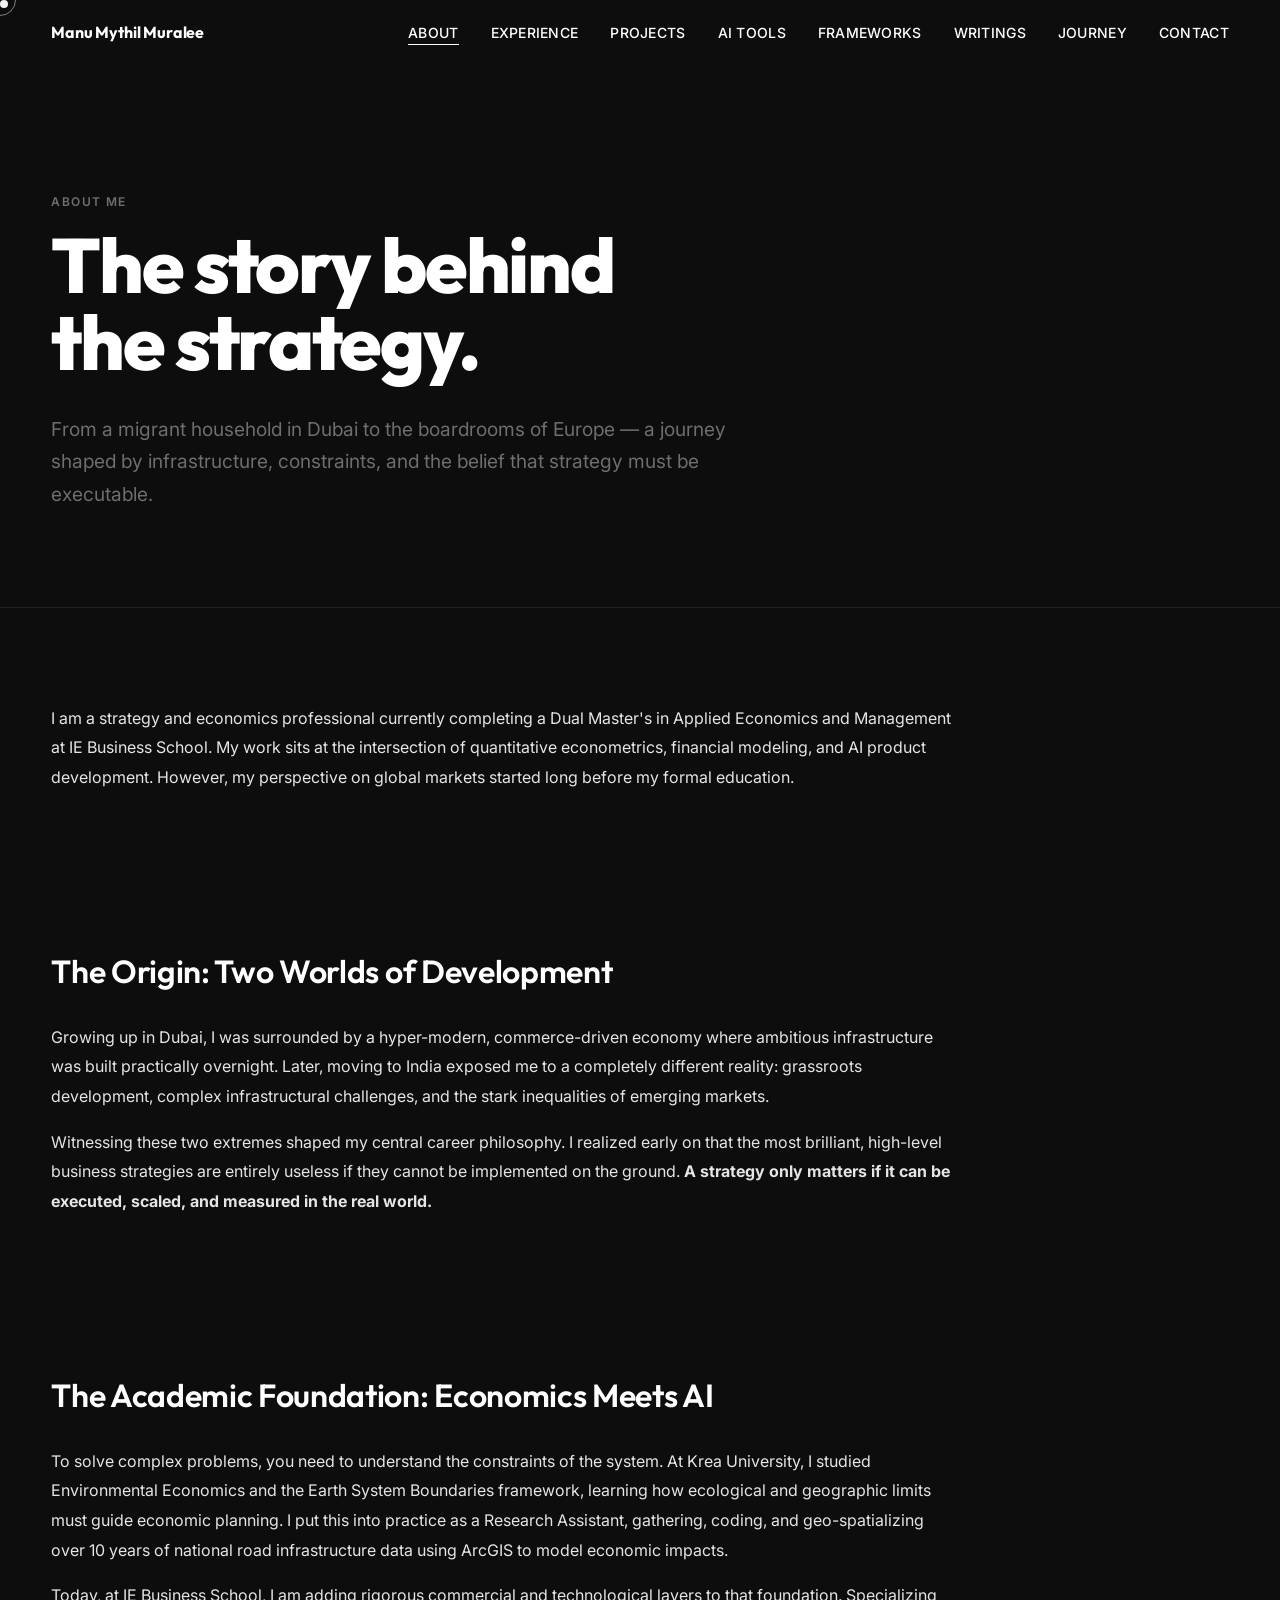
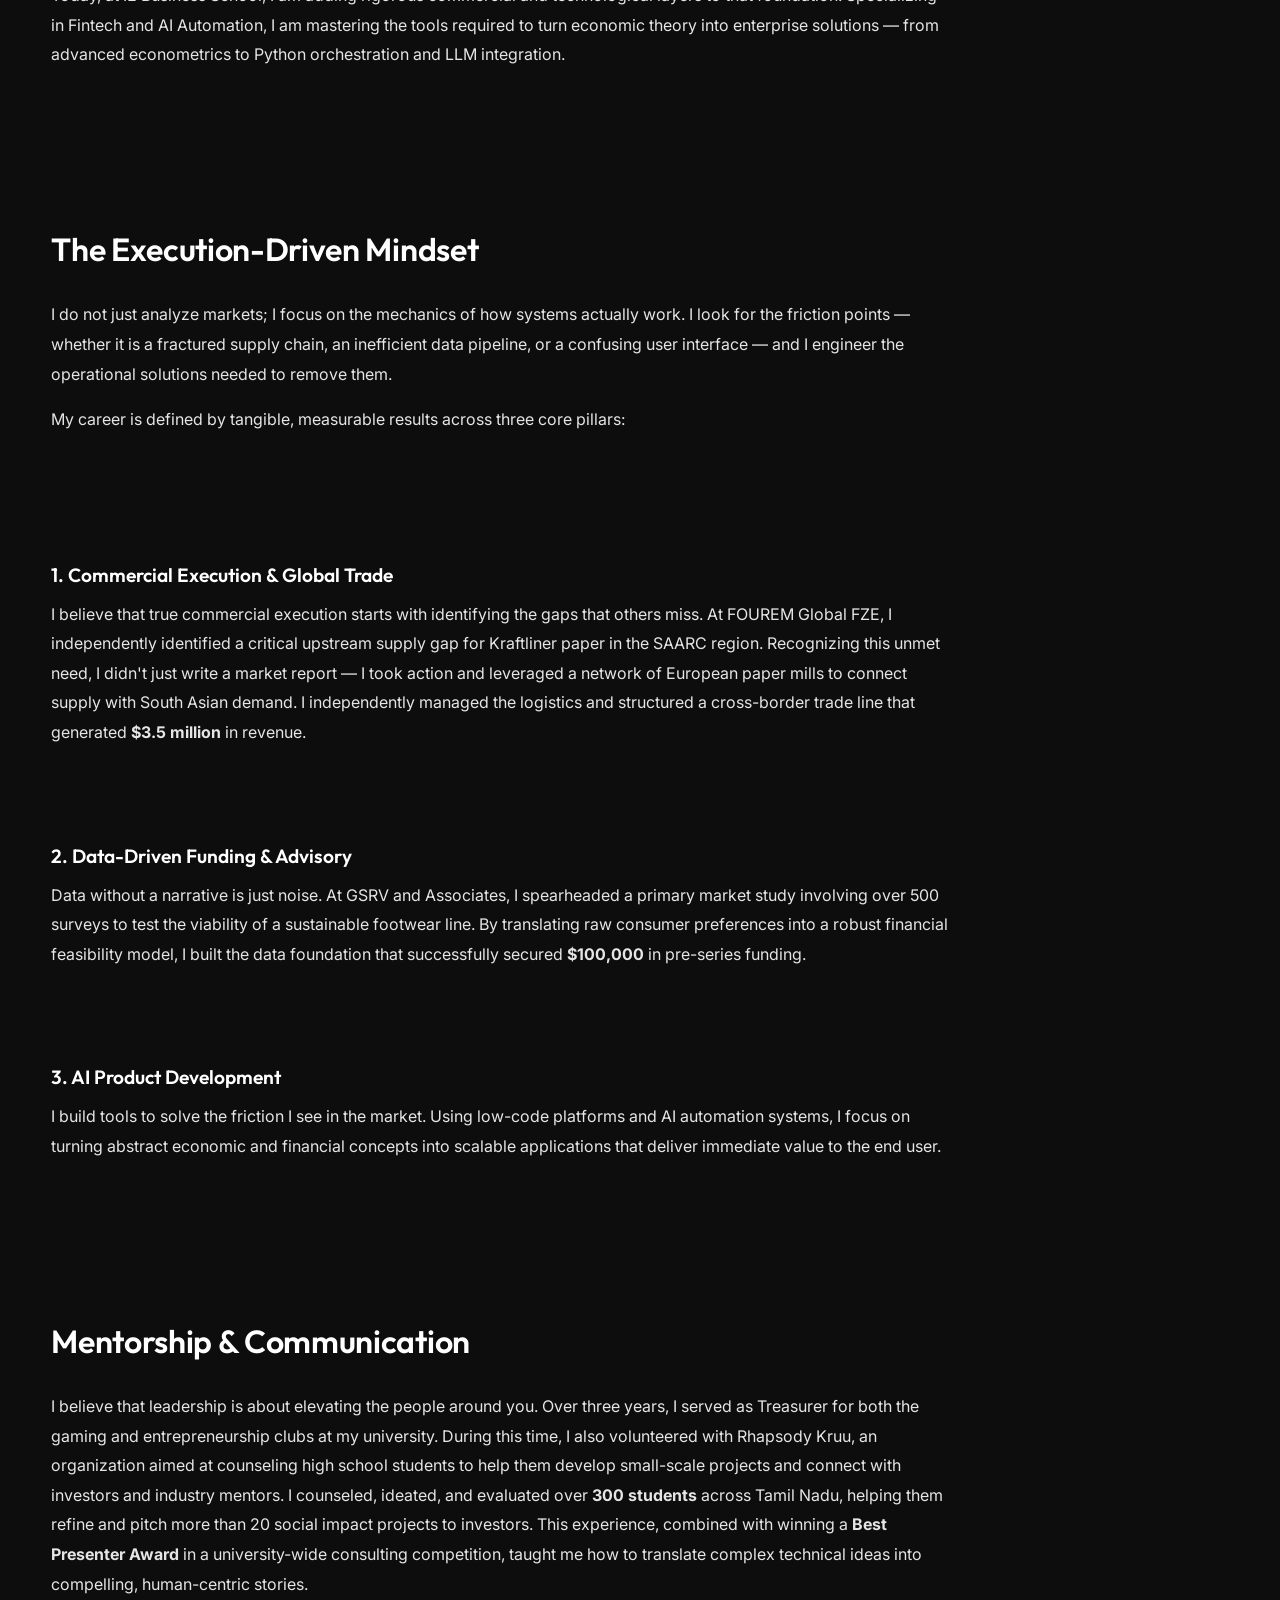
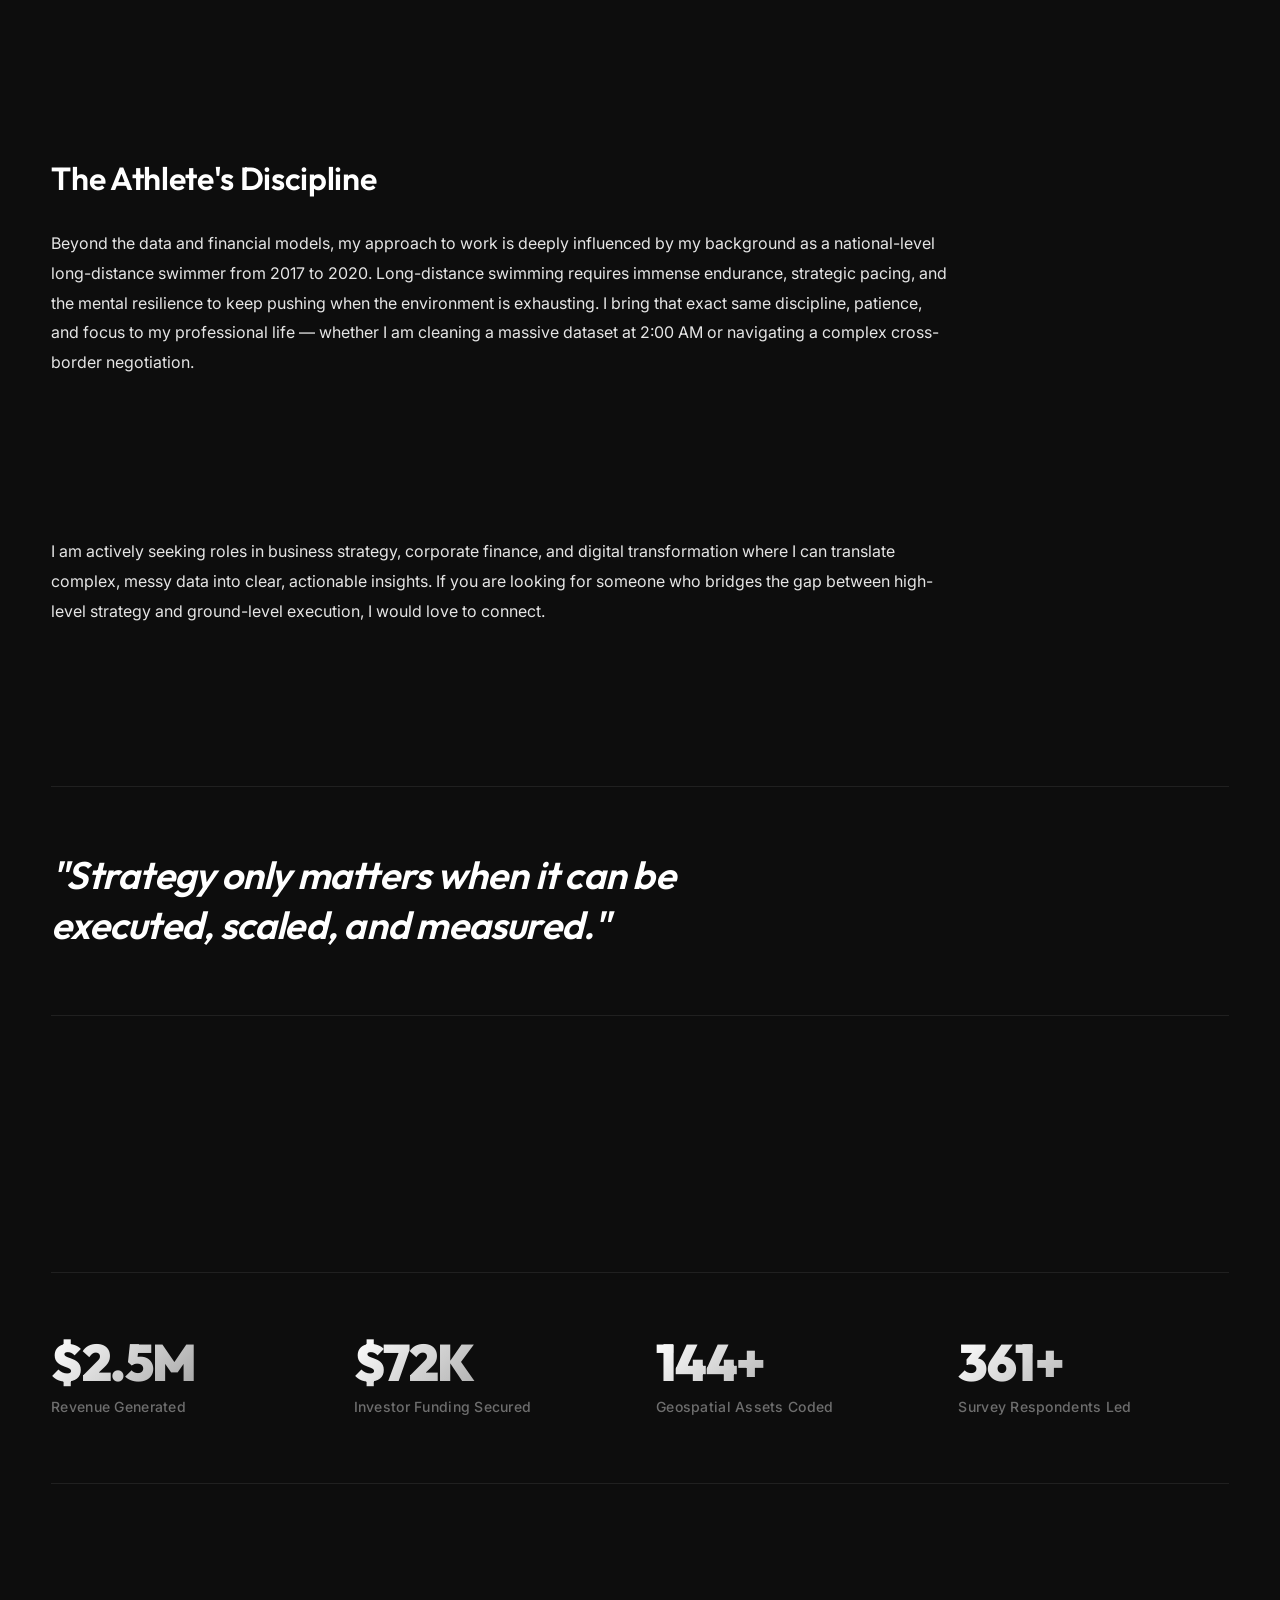
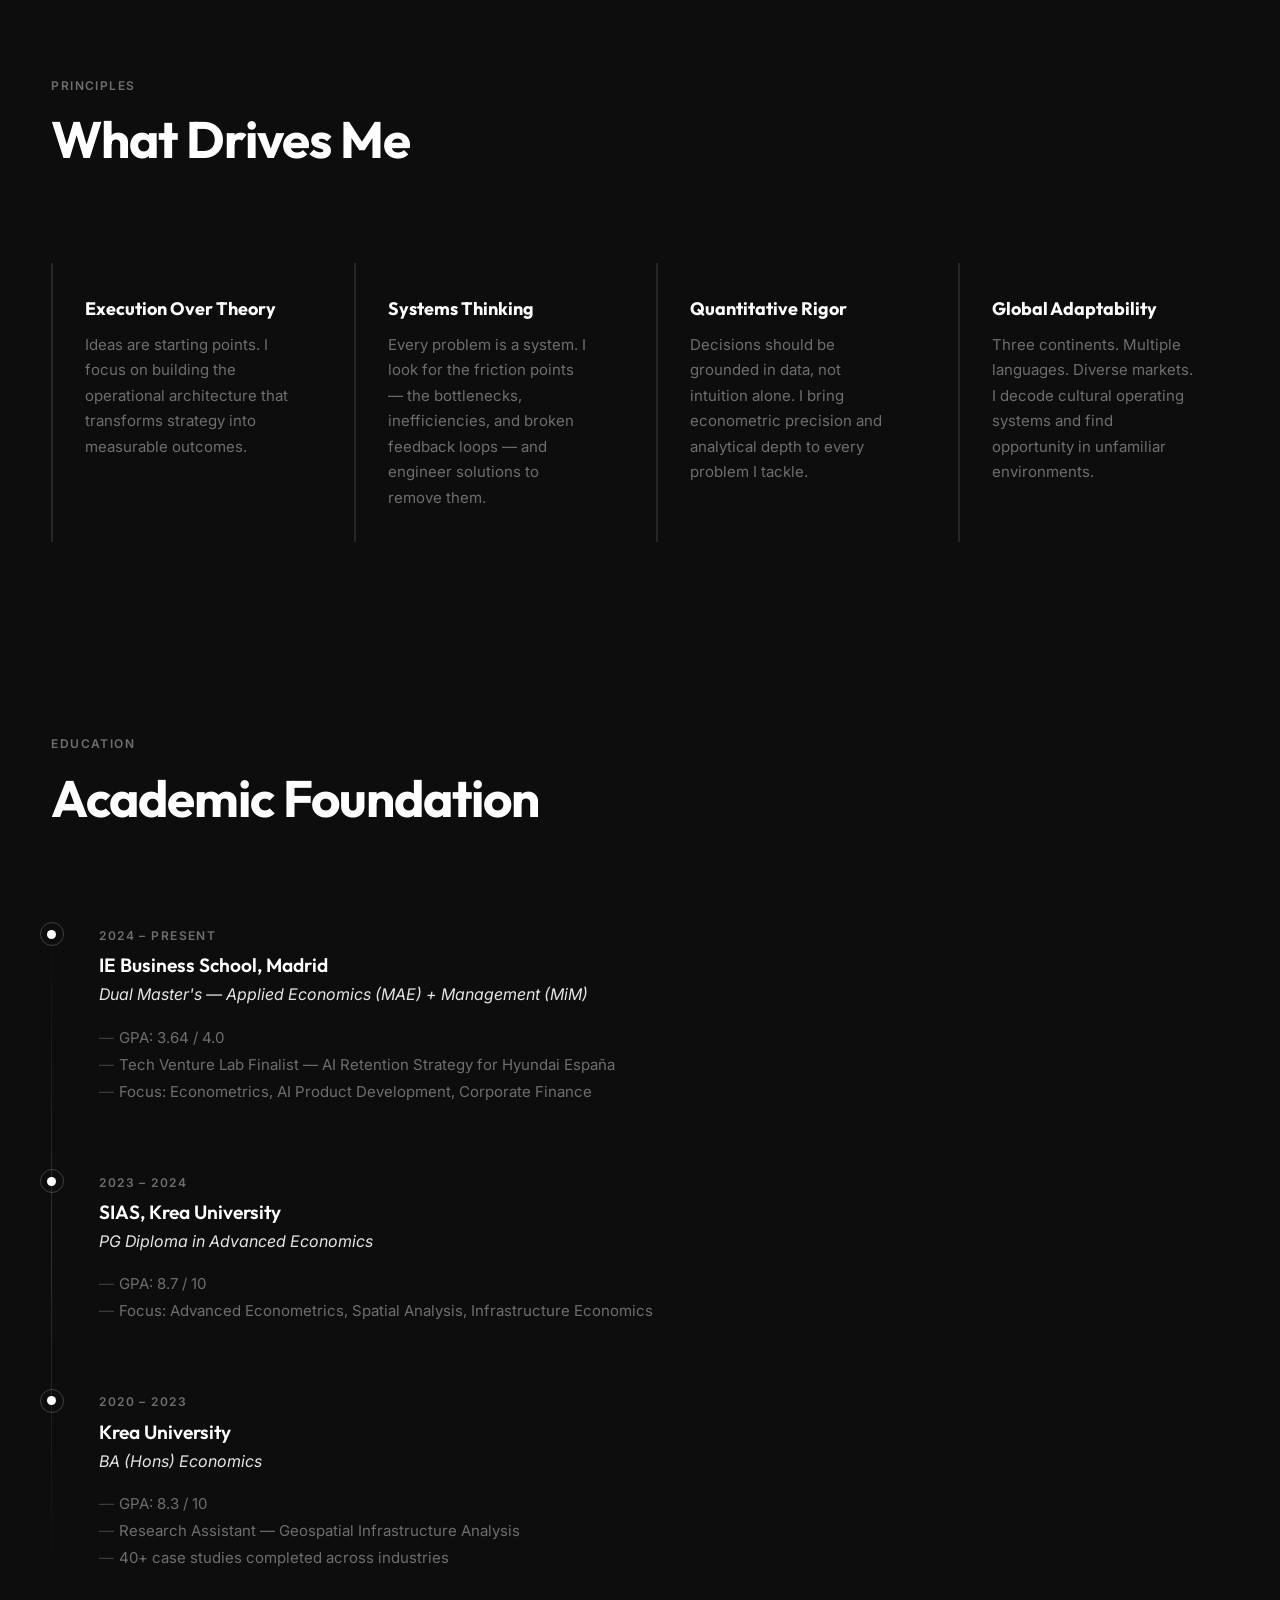
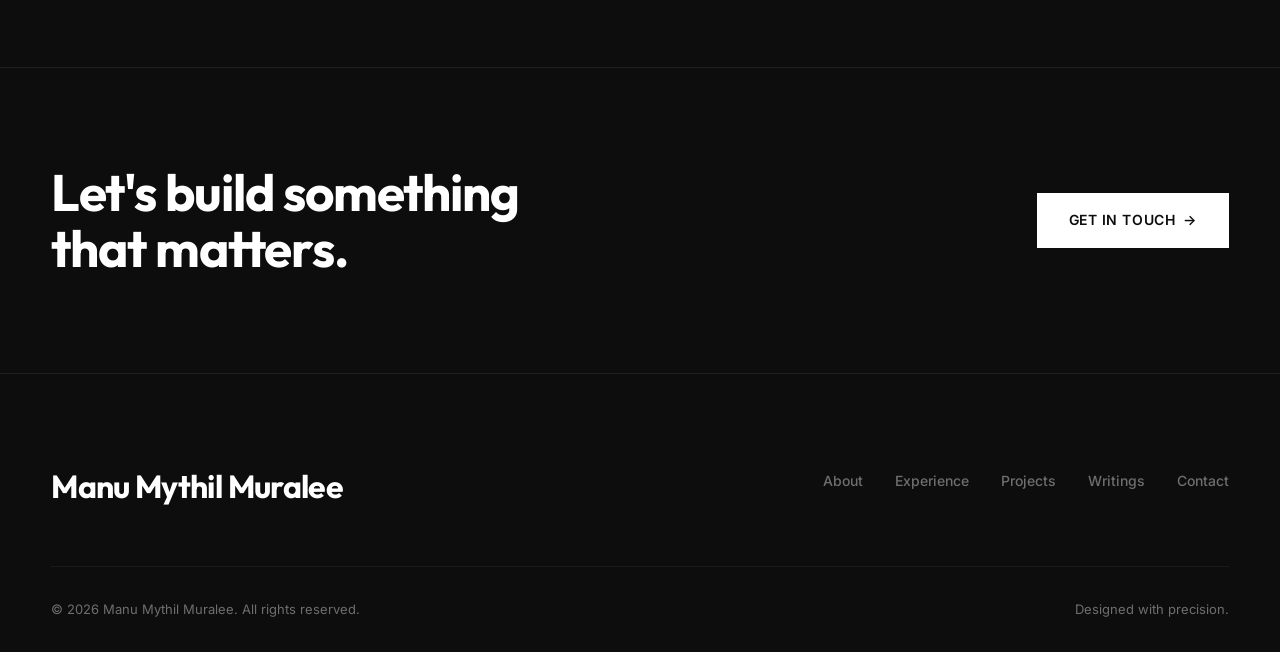
==== about.html @ b01a1de7 "Initial commit: Manu Mythil Muralee portfolio with project links and paper links" ====
<!DOCTYPE html>
<html lang="en">

<head>
    <meta charset="UTF-8">
    <meta name="viewport" content="width=device-width, initial-scale=1.0">
    <title>About — Manu Mythil Muralee</title>
    <meta name="description"
        content="Learn about Manu Mythil Muralee's journey from Dubai to IE Business School — a strategy and economics professional building at the intersection of AI, finance, and global trade.">
    <meta property="og:title" content="About — Manu Mythil Muralee">
    <meta property="og:description"
        content="Strategy, AI & Economics Professional. Dual Master's at IE Business School.">
    <link rel="stylesheet" href="css/style.css">
    <link rel="icon"
        href="data:image/svg+xml,<svg xmlns='http://www.w3.org/2000/svg' viewBox='0 0 100 100'><text y='.9em' font-size='90'>M</text></svg>">
</head>

<body>

    <a href="#main-content" class="skip-link">Skip to main content</a>
    <div class="cursor-dot" aria-hidden="true"></div>
    <div class="cursor-ring" aria-hidden="true"></div>



    <!-- Header -->
    <header class="header" role="banner">
        <div class="container header__inner">
            <a href="index.html" class="header__logo" aria-label="Manu Mythil Muralee - Home">Manu Mythil Muralee</a>
            <nav role="navigation" aria-label="Main navigation">
                <ul class="nav__list">
                    <li><a href="about.html" class="nav__link">About</a></li>
                    <li><a href="experience.html" class="nav__link">Experience</a></li>
                    <li><a href="projects.html" class="nav__link">Projects</a></li>
                    <li><a href="ai-tools.html" class="nav__link">AI Tools</a></li>
                    <li><a href="frameworks.html" class="nav__link">Frameworks</a></li>
                    <li><a href="writings.html" class="nav__link">Writings</a></li>
                    <li><a href="journey.html" class="nav__link">Journey</a></li>
                    <li><a href="contact.html" class="nav__link">Contact</a></li>
                </ul>
            </nav>
            <button class="hamburger" aria-label="Toggle menu" aria-expanded="false">
                <span></span><span></span><span></span>
            </button>
        </div>
    </header>

    <div class="mobile-nav" role="navigation" aria-label="Mobile navigation">
        <a href="about.html" class="mobile-nav__link">About</a>
        <a href="experience.html" class="mobile-nav__link">Experience</a>
        <a href="projects.html" class="mobile-nav__link">Projects</a>
        <a href="ai-tools.html" class="mobile-nav__link">AI Tools</a>
        <a href="frameworks.html" class="mobile-nav__link">Frameworks</a>
        <a href="writings.html" class="mobile-nav__link">Writings</a>
        <a href="journey.html" class="mobile-nav__link">Journey</a>
        <a href="contact.html" class="mobile-nav__link">Contact</a>
    </div>

    <main id="main-content">

        <!-- Page Hero -->
        <section class="page-hero" aria-label="About page header">
            <div class="container">
                <p class="t-label page-hero__label reveal">About Me</p>
                <h1 class="t-h1 page-hero__title reveal">The story behind<br>the strategy.</h1>
                <p class="t-body-lg page-hero__text reveal" style="color: var(--mid);">
                    From a migrant household in Dubai to the boardrooms of Europe — a journey shaped by
                    infrastructure, constraints, and the belief that strategy must be executable.
                </p>
            </div>
        </section>

        <div class="divider" style="margin: 0;"></div>

        <!-- About Content -->
        <section class="section" aria-label="Full biography">
            <div class="container">
                <div class="about-content">

                    <div class="reveal">
                        <p class="t-body-lg">
                            I am a strategy and economics professional currently completing a Dual Master's in Applied
                            Economics and Management at IE Business School. My work sits at the intersection of
                            quantitative econometrics, financial modeling, and AI product development. However, my
                            perspective on global markets started long before my formal education.
                        </p>
                    </div>

                    <div class="reveal" style="margin-top: var(--sp-xl);">
                        <h2 class="t-h3" style="margin-bottom: var(--sp-md);">The Origin: Two Worlds of Development</h2>
                        <p class="t-body">
                            Growing up in Dubai, I was surrounded by a hyper-modern, commerce-driven economy where
                            ambitious infrastructure was built practically overnight. Later, moving to India exposed me
                            to a completely different reality: grassroots development, complex infrastructural
                            challenges,
                            and the stark inequalities of emerging markets.
                        </p>
                        <p class="t-body" style="margin-top: 1rem;">
                            Witnessing these two extremes shaped my central career philosophy. I realized early on that
                            the most brilliant, high-level business strategies are entirely useless if they cannot be
                            implemented on the ground. <strong>A strategy only matters if it can be executed, scaled,
                                and measured in the real world.</strong>
                        </p>
                    </div>

                    <div class="reveal" style="margin-top: var(--sp-xl);">
                        <h2 class="t-h3" style="margin-bottom: var(--sp-md);">The Academic Foundation: Economics Meets
                            AI</h2>
                        <p class="t-body">
                            To solve complex problems, you need to understand the constraints of the system. At Krea
                            University, I studied Environmental Economics and the Earth System Boundaries framework,
                            learning how ecological and geographic limits must guide economic planning. I put this into
                            practice as a Research Assistant, gathering, coding, and geo-spatializing over 10 years of
                            national road infrastructure data using ArcGIS to model economic impacts.
                        </p>
                        <p class="t-body" style="margin-top: 1rem;">
                            Today, at IE Business School, I am adding rigorous commercial and technological layers to
                            that foundation. Specializing in Fintech and AI Automation, I am mastering the tools
                            required to turn economic theory into enterprise solutions — from advanced econometrics to
                            Python orchestration and LLM integration.
                        </p>
                    </div>

                    <div class="reveal" style="margin-top: var(--sp-xl);">
                        <h2 class="t-h3" style="margin-bottom: var(--sp-md);">The Execution-Driven Mindset</h2>
                        <p class="t-body">
                            I do not just analyze markets; I focus on the mechanics of how systems actually work. I look
                            for the friction points — whether it is a fractured supply chain, an inefficient data
                            pipeline,
                            or a confusing user interface — and I engineer the operational solutions needed to remove
                            them.
                        </p>
                        <p class="t-body" style="margin-top: 1rem;">
                            My career is defined by tangible, measurable results across three core pillars:
                        </p>
                    </div>

                    <div class="reveal" style="margin-top: var(--sp-lg);">
                        <h3 class="t-h4" style="margin-bottom: 0.75rem;">1. Commercial Execution &amp; Global Trade</h3>
                        <p class="t-body">
                            I believe that true commercial execution starts with identifying the gaps that others miss.
                            At FOUREM Global FZE, I independently identified a critical upstream supply gap for
                            Kraftliner paper in the SAARC region. Recognizing this unmet need, I didn't just write a
                            market report — I took action and leveraged a network of European paper mills to connect
                            supply with South Asian demand. I independently managed the logistics and structured a
                            cross-border trade line that generated <strong>$3.5 million</strong> in revenue.
                        </p>
                    </div>

                    <div class="reveal" style="margin-top: var(--sp-md);">
                        <h3 class="t-h4" style="margin-bottom: 0.75rem;">2. Data-Driven Funding &amp; Advisory</h3>
                        <p class="t-body">
                            Data without a narrative is just noise. At GSRV and Associates, I spearheaded a primary
                            market study involving over 500 surveys to test the viability of a sustainable footwear
                            line.
                            By translating raw consumer preferences into a robust financial feasibility model, I built
                            the data foundation that successfully secured <strong>$100,000</strong> in pre-series
                            funding.
                        </p>
                    </div>

                    <div class="reveal" style="margin-top: var(--sp-md);">
                        <h3 class="t-h4" style="margin-bottom: 0.75rem;">3. AI Product Development</h3>
                        <p class="t-body">
                            I build tools to solve the friction I see in the market. Using low-code platforms and AI
                            automation systems, I focus on turning abstract economic and financial concepts into
                            scalable
                            applications that deliver immediate value to the end user.
                        </p>
                    </div>

                    <div class="reveal" style="margin-top: var(--sp-xl);">
                        <h2 class="t-h3" style="margin-bottom: var(--sp-md);">Mentorship &amp; Communication</h2>
                        <p class="t-body">
                            I believe that leadership is about elevating the people around you. Over three years, I
                            served
                            as Treasurer for both the gaming and entrepreneurship clubs at my university. During this
                            time,
                            I also volunteered with Rhapsody Kruu, an organization aimed at counseling high school
                            students
                            to help them develop small-scale projects and connect with investors and industry mentors.
                            I counseled, ideated, and evaluated over <strong>300 students</strong> across Tamil Nadu,
                            helping them refine and pitch more than 20 social impact projects to investors. This
                            experience,
                            combined with winning a <strong>Best Presenter Award</strong> in a university-wide
                            consulting
                            competition, taught me how to translate complex technical ideas into compelling,
                            human-centric
                            stories.
                        </p>
                    </div>

                    <div class="reveal" style="margin-top: var(--sp-xl);">
                        <h2 class="t-h3" style="margin-bottom: var(--sp-md);">The Athlete's Discipline</h2>
                        <p class="t-body">
                            Beyond the data and financial models, my approach to work is deeply influenced by my
                            background
                            as a national-level long-distance swimmer from 2017 to 2020. Long-distance swimming requires
                            immense endurance, strategic pacing, and the mental resilience to keep pushing when the
                            environment is exhausting. I bring that exact same discipline, patience, and focus to my
                            professional life — whether I am cleaning a massive dataset at 2:00 AM or navigating a
                            complex
                            cross-border negotiation.
                        </p>
                    </div>

                    <div class="reveal" style="margin-top: var(--sp-xl);">
                        <p class="t-body-lg" style="color: var(--light);">
                            I am actively seeking roles in business strategy, corporate finance, and digital
                            transformation
                            where I can translate complex, messy data into clear, actionable insights. If you are
                            looking
                            for someone who bridges the gap between high-level strategy and ground-level execution, I
                            would
                            love to connect.
                        </p>
                    </div>

                </div>
            </div>
        </section>

        <!-- Philosophy Quote -->
        <section class="section" style="padding-top: 0;" aria-label="Philosophy">
            <div class="container">
                <div class="quote-block reveal">
                    <p class="quote-block__text">
                        "Strategy only matters when it can be<br>
                        executed, scaled, and measured."
                    </p>
                </div>
            </div>
        </section>

        <!-- Stats -->
        <section class="section" aria-label="Key achievements">
            <div class="container">
                <div class="stats reveal stagger-children">
                    <div class="stat">
                        <div class="stat__number" data-count="3.5" data-prefix="$" data-suffix="M" data-decimals="1">$0M
                        </div>
                        <div class="stat__label">Revenue Generated</div>
                    </div>
                    <div class="stat">
                        <div class="stat__number" data-count="100" data-prefix="$" data-suffix="K" data-decimals="0">$0K
                        </div>
                        <div class="stat__label">Investor Funding Secured</div>
                    </div>
                    <div class="stat">
                        <div class="stat__number" data-count="200" data-prefix="" data-suffix="+" data-decimals="0">0+
                        </div>
                        <div class="stat__label">Geospatial Assets Coded</div>
                    </div>
                    <div class="stat">
                        <div class="stat__number" data-count="500" data-prefix="" data-suffix="+" data-decimals="0">0+
                        </div>
                        <div class="stat__label">Survey Respondents Led</div>
                    </div>
                </div>
            </div>
        </section>

        <!-- Values -->
        <section class="section" aria-label="Core values">
            <div class="container">
                <div class="section-header reveal">
                    <p class="t-label section-header__label">Principles</p>
                    <h2 class="t-h2 section-header__title">What Drives Me</h2>
                </div>
                <div class="values-grid reveal stagger-children">
                    <div class="value-card">
                        <h3 class="value-card__title">Execution Over Theory</h3>
                        <p class="value-card__text">Ideas are starting points. I focus on building the operational
                            architecture that transforms strategy into measurable outcomes.</p>
                    </div>
                    <div class="value-card">
                        <h3 class="value-card__title">Systems Thinking</h3>
                        <p class="value-card__text">Every problem is a system. I look for the friction points — the
                            bottlenecks, inefficiencies, and broken feedback loops — and engineer solutions to remove
                            them.</p>
                    </div>
                    <div class="value-card">
                        <h3 class="value-card__title">Quantitative Rigor</h3>
                        <p class="value-card__text">Decisions should be grounded in data, not intuition alone. I bring
                            econometric precision and analytical depth to every problem I tackle.</p>
                    </div>
                    <div class="value-card">
                        <h3 class="value-card__title">Global Adaptability</h3>
                        <p class="value-card__text">Three continents. Multiple languages. Diverse markets. I decode
                            cultural operating systems and find opportunity in unfamiliar environments.</p>
                    </div>
                </div>
            </div>
        </section>

        <!-- Education -->
        <section class="section" aria-label="Education">
            <div class="container">
                <div class="section-header reveal">
                    <p class="t-label section-header__label">Education</p>
                    <h2 class="t-h2 section-header__title">Academic Foundation</h2>
                </div>
                <div class="timeline reveal">
                    <div class="timeline__item">
                        <div class="timeline__dot"></div>
                        <p class="t-label timeline__date">2024 – Present</p>
                        <h3 class="t-h4 timeline__title">IE Business School, Madrid</h3>
                        <p class="timeline__role">Dual Master's — Applied Economics (MAE) + Management (MiM)</p>
                        <ul class="timeline__details">
                            <li>GPA: 3.64 / 4.0</li>
                            <li>Tech Venture Lab Finalist — AI Retention Strategy for Hyundai España</li>
                            <li>Focus: Econometrics, AI Product Development, Corporate Finance</li>
                        </ul>
                    </div>
                    <div class="timeline__item">
                        <div class="timeline__dot"></div>
                        <p class="t-label timeline__date">2023 – 2024</p>
                        <h3 class="t-h4 timeline__title">SIAS, Krea University</h3>
                        <p class="timeline__role">PG Diploma in Advanced Economics</p>
                        <ul class="timeline__details">
                            <li>GPA: 8.7 / 10</li>
                            <li>Focus: Advanced Econometrics, Spatial Analysis, Infrastructure Economics</li>
                        </ul>
                    </div>
                    <div class="timeline__item">
                        <div class="timeline__dot"></div>
                        <p class="t-label timeline__date">2020 – 2023</p>
                        <h3 class="t-h4 timeline__title">Krea University</h3>
                        <p class="timeline__role">BA (Hons) Economics</p>
                        <ul class="timeline__details">
                            <li>GPA: 8.3 / 10</li>
                            <li>Research Assistant — Geospatial Infrastructure Analysis</li>
                            <li>40+ case studies completed across industries</li>
                        </ul>
                    </div>
                </div>
            </div>
        </section>

        <!-- CTA -->
        <section class="section" style="border-top: 1px solid rgba(255,255,255,0.08);" aria-label="Call to action">
            <div class="container">
                <div class="reveal"
                    style="display: flex; justify-content: space-between; align-items: center; flex-wrap: wrap; gap: 2rem;">
                    <h2 class="t-h2" style="max-width: 500px;">Let's build something<br>that matters.</h2>
                    <a href="contact.html" class="btn btn--primary" id="about-cta-contact">
                        Get in touch <span class="btn__arrow">→</span>
                    </a>
                </div>
            </div>
        </section>

    </main>

    <!-- Footer -->
    <footer class="footer" role="contentinfo">
        <div class="container">
            <div class="footer__inner">
                <div class="footer__logo">Manu Mythil Muralee</div>
                <div class="footer__links">
                    <a href="about.html" class="footer__link">About</a>
                    <a href="experience.html" class="footer__link">Experience</a>
                    <a href="projects.html" class="footer__link">Projects</a>
                    <a href="writings.html" class="footer__link">Writings</a>
                    <a href="contact.html" class="footer__link">Contact</a>
                </div>
            </div>
            <div class="footer__bottom">
                <p class="footer__copyright">&copy; 2026 Manu Mythil Muralee. All rights reserved.</p>
                <p class="footer__copyright">Designed with precision.</p>
            </div>
        </div>
    </footer>

    <script src="js/main.js"></script>
</body>

</html>
---- css/style.css ----
/* ================================================
   MANU MYTHIL MURALEE — PORTFOLIO
   Ollef® Webflow-inspired design system
   ================================================ */

/* ---------- GOOGLE FONTS ---------- */
@import url('https://fonts.googleapis.com/css2?family=Inter:wght@300;400;500;600;700;800;900&family=Outfit:wght@300;400;500;600;700;800;900&display=swap');

/* ---------- CSS CUSTOM PROPERTIES ---------- */
:root {
  /* Ollef® palette */
  --black: #0d0d0d;
  --dark: #252525;
  --mid: #6e6e6e;
  --light: #e5e5e5;
  --white: #ffffff;

  /* Typography */
  --font-heading: 'Outfit', sans-serif;
  --font-body: 'Inter', sans-serif;

  /* Spacing scale */
  --sp-xs: 0.5rem;
  --sp-sm: 1rem;
  --sp-md: 2rem;
  --sp-lg: 4rem;
  --sp-xl: 6rem;
  --sp-2xl: 10rem;

  /* Transitions */
  --ease-out: cubic-bezier(0.16, 1, 0.3, 1);
  --ease-in-out: cubic-bezier(0.76, 0, 0.24, 1);
  --duration: 0.6s;

  /* Layout */
  --max-width: 1400px;
  --gutter: clamp(1.5rem, 4vw, 4rem);
}

/* ---------- RESET ---------- */
*,
*::before,
*::after {
  margin: 0;
  padding: 0;
  box-sizing: border-box;
}

html {
  font-size: 16px;
  scroll-behavior: smooth;
  -webkit-font-smoothing: antialiased;
  -moz-osx-font-smoothing: grayscale;
}

body {
  font-family: var(--font-body);
  font-weight: 400;
  line-height: 1.6;
  color: var(--white);
  background-color: var(--black);
  overflow-x: hidden;
}

img {
  max-width: 100%;
  display: block;
}

a {
  color: inherit;
  text-decoration: none;
}

ul,
ol {
  list-style: none;
}

button {
  border: none;
  background: none;
  cursor: pointer;
  font-family: inherit;
  color: inherit;
}

/* ---------- ACCESSIBILITY ---------- */
:focus-visible {
  outline: 2px solid var(--white);
  outline-offset: 4px;
}

.sr-only {
  position: absolute;
  width: 1px;
  height: 1px;
  padding: 0;
  margin: -1px;
  overflow: hidden;
  clip: rect(0, 0, 0, 0);
  border: 0;
}

/* Skip link */
.skip-link {
  position: absolute;
  top: -100%;
  left: var(--gutter);
  z-index: 10000;
  padding: 0.75rem 1.5rem;
  background: var(--white);
  color: var(--black);
  font-weight: 600;
  border-radius: 0 0 6px 6px;
  transition: top 0.3s var(--ease-out);
}

.skip-link:focus {
  top: 0;
}

/* ---------- LAYOUT ---------- */
.container {
  width: 100%;
  max-width: var(--max-width);
  margin: 0 auto;
  padding: 0 var(--gutter);
}

.section {
  padding: var(--sp-xl) 0;
}

.section--hero {
  padding: 0;
  min-height: 100vh;
  display: flex;
  align-items: center;
}

/* ---------- HEADER / NAVIGATION ---------- */
.header {
  position: fixed;
  top: 0;
  left: 0;
  right: 0;
  z-index: 1000;
  padding: 1.25rem 0;
  transition: background var(--duration) var(--ease-out),
    backdrop-filter var(--duration) var(--ease-out);
}

.header.scrolled {
  background: rgba(13, 13, 13, 0.85);
  backdrop-filter: blur(20px);
  -webkit-backdrop-filter: blur(20px);
}

.header__inner {
  display: flex;
  align-items: center;
  justify-content: space-between;
}

.header__logo {
  font-family: var(--font-heading);
  font-weight: 700;
  font-size: 1rem;
  letter-spacing: -0.01em;
  position: relative;
  white-space: nowrap;
}

.nav__list {
  display: flex;
  align-items: center;
  gap: 2rem;
}

.nav__link {
  font-size: 0.875rem;
  font-weight: 500;
  letter-spacing: 0.02em;
  text-transform: uppercase;
  position: relative;
  padding: 0.25rem 0;
  transition: color 0.3s var(--ease-out);
}

.nav__link::after {
  content: '';
  position: absolute;
  bottom: 0;
  left: 0;
  width: 0;
  height: 1px;
  background: var(--white);
  transition: width 0.4s var(--ease-out);
}

.nav__link:hover::after,
.nav__link.active::after {
  width: 100%;
}

.nav__link:hover {
  color: var(--light);
}

/* Hamburger */
.hamburger {
  display: none;
  flex-direction: column;
  gap: 5px;
  width: 28px;
  cursor: pointer;
  z-index: 1001;
}

.hamburger span {
  display: block;
  width: 100%;
  height: 2px;
  background: var(--white);
  transition: transform 0.4s var(--ease-out), opacity 0.3s;
}

.hamburger.open span:nth-child(1) {
  transform: translateY(7px) rotate(45deg);
}

.hamburger.open span:nth-child(2) {
  opacity: 0;
}

.hamburger.open span:nth-child(3) {
  transform: translateY(-7px) rotate(-45deg);
}

/* Mobile nav overlay */
.mobile-nav {
  display: none;
  position: fixed;
  inset: 0;
  background: var(--black);
  z-index: 999;
  flex-direction: column;
  align-items: center;
  justify-content: center;
  gap: 2rem;
  opacity: 0;
  pointer-events: none;
  transition: opacity 0.5s var(--ease-out);
}

.mobile-nav.open {
  opacity: 1;
  pointer-events: auto;
}

.mobile-nav__link {
  font-family: var(--font-heading);
  font-size: clamp(2rem, 5vw, 3.5rem);
  font-weight: 700;
  text-transform: uppercase;
  letter-spacing: -0.02em;
  transform: translateY(20px);
  opacity: 0;
  transition: transform 0.5s var(--ease-out), opacity 0.5s var(--ease-out);
}

.mobile-nav.open .mobile-nav__link {
  transform: translateY(0);
  opacity: 1;
}

.mobile-nav.open .mobile-nav__link:nth-child(1) {
  transition-delay: 0.1s;
}

.mobile-nav.open .mobile-nav__link:nth-child(2) {
  transition-delay: 0.15s;
}

.mobile-nav.open .mobile-nav__link:nth-child(3) {
  transition-delay: 0.2s;
}

.mobile-nav.open .mobile-nav__link:nth-child(4) {
  transition-delay: 0.25s;
}

.mobile-nav.open .mobile-nav__link:nth-child(5) {
  transition-delay: 0.3s;
}

.mobile-nav.open .mobile-nav__link:nth-child(6) {
  transition-delay: 0.35s;
}

.mobile-nav.open .mobile-nav__link:nth-child(7) {
  transition-delay: 0.4s;
}

.mobile-nav.open .mobile-nav__link:nth-child(8) {
  transition-delay: 0.45s;
}

.mobile-nav.open .mobile-nav__link:nth-child(9) {
  transition-delay: 0.5s;
}

/* ---------- TYPOGRAPHY ---------- */
.t-display {
  font-family: var(--font-heading);
  font-weight: 900;
  font-size: clamp(3rem, 8vw, 8rem);
  line-height: 0.95;
  letter-spacing: -0.04em;
  text-transform: uppercase;
}

.t-h1 {
  font-family: var(--font-heading);
  font-weight: 800;
  font-size: clamp(2.5rem, 6vw, 6rem);
  line-height: 1;
  letter-spacing: -0.03em;
}

.t-h2 {
  font-family: var(--font-heading);
  font-weight: 700;
  font-size: clamp(2rem, 4vw, 4rem);
  line-height: 1.1;
  letter-spacing: -0.02em;
}

.t-h3 {
  font-family: var(--font-heading);
  font-weight: 600;
  font-size: clamp(1.5rem, 2.5vw, 2.5rem);
  line-height: 1.2;
  letter-spacing: -0.01em;
}

.t-h4 {
  font-family: var(--font-heading);
  font-weight: 600;
  font-size: clamp(1.125rem, 1.5vw, 1.5rem);
  line-height: 1.3;
}

.t-body {
  font-size: 1.0625rem;
  line-height: 1.75;
  color: var(--light);
}

.t-body-lg {
  font-size: clamp(1.125rem, 1.5vw, 1.375rem);
  line-height: 1.7;
  color: var(--light);
}

.t-caption {
  font-size: 0.8125rem;
  font-weight: 500;
  letter-spacing: 0.08em;
  text-transform: uppercase;
  color: var(--mid);
}

.t-label {
  font-size: 0.75rem;
  font-weight: 600;
  letter-spacing: 0.12em;
  text-transform: uppercase;
  color: var(--mid);
}

/* ---------- BUTTONS ---------- */
.btn {
  display: inline-flex;
  align-items: center;
  gap: 0.5rem;
  padding: 1rem 2rem;
  font-family: var(--font-body);
  font-size: 0.875rem;
  font-weight: 600;
  letter-spacing: 0.04em;
  text-transform: uppercase;
  border-radius: 0;
  transition: all 0.4s var(--ease-out);
  position: relative;
  overflow: hidden;
}

.btn--primary {
  background: var(--white);
  color: var(--black);
}

.btn--primary:hover {
  background: var(--light);
  transform: translateY(-2px);
}

.btn--outline {
  background: transparent;
  color: var(--white);
  border: 1px solid rgba(255, 255, 255, 0.3);
}

.btn--outline:hover {
  border-color: var(--white);
  background: rgba(255, 255, 255, 0.05);
  transform: translateY(-2px);
}

.btn__arrow {
  display: inline-block;
  transition: transform 0.3s var(--ease-out);
}

.btn:hover .btn__arrow {
  transform: translateX(4px);
}

/* ---------- DIVIDER ---------- */
.divider {
  width: 100%;
  height: 1px;
  background: rgba(255, 255, 255, 0.08);
  margin: var(--sp-lg) 0;
}

/* ---------- HERO SECTION ---------- */
.hero {
  position: relative;
  min-height: 100vh;
  display: flex;
  align-items: flex-end;
  padding-bottom: var(--sp-xl);
  overflow: hidden;
}

.hero__bg {
  position: absolute;
  inset: 0;
  background: var(--black);
  z-index: 0;
}

.hero__gradient {
  position: absolute;
  top: -20%;
  right: -10%;
  width: 60vw;
  height: 60vw;
  background: radial-gradient(ellipse, rgba(110, 110, 110, 0.08) 0%, transparent 70%);
  z-index: 1;
  pointer-events: none;
}

.hero__content {
  position: relative;
  z-index: 2;
  width: 100%;
}

.hero__label {
  margin-bottom: var(--sp-md);
}

.hero__name {
  margin-bottom: var(--sp-md);
}

.hero__tagline {
  font-family: var(--font-heading);
  font-weight: 500;
  font-size: clamp(1.25rem, 2vw, 1.75rem);
  color: var(--light);
  margin-bottom: var(--sp-sm);
  letter-spacing: -0.01em;
}

.hero__subline {
  font-size: clamp(1rem, 1.25vw, 1.25rem);
  color: var(--mid);
  max-width: 600px;
  margin-bottom: var(--sp-lg);
}

.hero__ctas {
  display: flex;
  gap: 1rem;
  flex-wrap: wrap;
}

/* ---------- HERO SPLINE 3D (right side) ---------- */
.hero__spline {
  position: absolute;
  top: 0;
  right: -5%;
  width: 55%;
  height: 100%;
  z-index: 1;
  overflow: hidden;
  mask-image: radial-gradient(ellipse 90% 90% at 60% 50%, black 20%, transparent 70%);
  -webkit-mask-image: radial-gradient(ellipse 90% 90% at 60% 50%, black 20%, transparent 70%);
}

.hero__spline iframe {
  width: 120%;
  height: 120%;
  margin-top: -10%;
  margin-left: -10%;
  display: block;
  border: none;
}

body {
  background-color: var(--black);
}

/* Spinner animation for Spline loader */
@keyframes spin {
  to {
    transform: rotate(360deg);
  }
}

/* Spline scene container (AI Tools page) */
.spline-scene {
  border-radius: 4px;
  transition: border-color 0.4s var(--ease-out);
}

.spline-scene:hover {
  border-color: rgba(255, 255, 255, 0.2) !important;
}

/* ---------- STATS BAR ---------- */
.stats {
  display: grid;
  grid-template-columns: repeat(auto-fit, minmax(200px, 1fr));
  gap: var(--sp-md);
  padding: var(--sp-lg) 0;
  border-top: 1px solid rgba(255, 255, 255, 0.08);
  border-bottom: 1px solid rgba(255, 255, 255, 0.08);
}

.stat {
  text-align: left;
}

.stat__number {
  font-family: var(--font-heading);
  font-weight: 900;
  font-size: clamp(2.5rem, 4vw, 4rem);
  letter-spacing: -0.03em;
  line-height: 1;
  margin-bottom: 0.5rem;
  background: linear-gradient(135deg, var(--white) 0%, var(--mid) 100%);
  -webkit-background-clip: text;
  -webkit-text-fill-color: transparent;
  background-clip: text;
}

.stat__label {
  font-size: 0.875rem;
  color: var(--mid);
  font-weight: 500;
  letter-spacing: 0.02em;
}

/* ---------- CARDS ---------- */
.card {
  background: var(--dark);
  border: 1px solid rgba(255, 255, 255, 0.06);
  padding: var(--sp-md);
  transition: all 0.5s var(--ease-out);
  position: relative;
  overflow: hidden;
}

.card::before {
  content: '';
  position: absolute;
  top: 0;
  left: 0;
  right: 0;
  height: 2px;
  background: linear-gradient(90deg, transparent, rgba(255, 255, 255, 0.2), transparent);
  opacity: 0;
  transition: opacity 0.5s var(--ease-out);
}

.card:hover {
  border-color: rgba(255, 255, 255, 0.12);
  transform: translateY(-4px);
}

.card:hover::before {
  opacity: 1;
}

.card__number {
  font-family: var(--font-heading);
  font-size: 0.75rem;
  font-weight: 700;
  color: var(--mid);
  letter-spacing: 0.1em;
  margin-bottom: var(--sp-md);
}

.card__title {
  font-family: var(--font-heading);
  font-weight: 700;
  font-size: clamp(1.25rem, 2vw, 1.75rem);
  line-height: 1.2;
  margin-bottom: var(--sp-sm);
  letter-spacing: -0.01em;
}

.card__text {
  color: var(--mid);
  font-size: 0.9375rem;
  line-height: 1.7;
  margin-bottom: var(--sp-md);
}

.card__tags {
  display: flex;
  flex-wrap: wrap;
  gap: 0.5rem;
}

.tag {
  font-size: 0.6875rem;
  font-weight: 600;
  letter-spacing: 0.08em;
  text-transform: uppercase;
  padding: 0.375rem 0.75rem;
  border: 1px solid rgba(255, 255, 255, 0.12);
  color: var(--mid);
  transition: all 0.3s var(--ease-out);
}

.tag:hover {
  border-color: var(--white);
  color: var(--white);
}

.card__link {
  display: inline-flex;
  align-items: center;
  gap: 0.5rem;
  font-size: 0.8125rem;
  font-weight: 600;
  letter-spacing: 0.06em;
  text-transform: uppercase;
  color: var(--white);
  margin-top: var(--sp-sm);
  transition: gap 0.3s var(--ease-out);
}

.card__link:hover {
  gap: 0.75rem;
}

/* ---------- PROJECT GRID ---------- */
.project-grid {
  display: grid;
  grid-template-columns: repeat(auto-fit, minmax(min(100%, 420px), 1fr));
  gap: var(--sp-md);
}

/* ---------- PROJECT DETAIL (Projects page) ---------- */
.project-detail {
  padding: var(--sp-xl) 0;
}

.project-detail__grid {
  display: grid;
  grid-template-columns: repeat(auto-fit, minmax(min(100%, 300px), 1fr));
  gap: var(--sp-lg);
  margin-top: var(--sp-lg);
}

.project-detail__block {
  padding: var(--sp-md);
  border-left: 2px solid rgba(255, 255, 255, 0.08);
  transition: border-color 0.4s var(--ease-out);
}

.project-detail__block:hover {
  border-color: rgba(255, 255, 255, 0.3);
}

.project-detail__tags {
  display: flex;
  flex-wrap: wrap;
  gap: 0.5rem;
  margin-top: var(--sp-lg);
}

/* ---------- TIMELINE ---------- */
.timeline {
  position: relative;
  padding-left: 3rem;
}

.timeline::before {
  content: '';
  position: absolute;
  left: 0;
  top: 0;
  bottom: 0;
  width: 1px;
  background: linear-gradient(to bottom, transparent, rgba(255, 255, 255, 0.15), transparent);
}

.timeline__item {
  position: relative;
  padding-bottom: var(--sp-lg);
}

.timeline__item:last-child {
  padding-bottom: 0;
}

.timeline__dot {
  position: absolute;
  left: -3rem;
  top: 0.5rem;
  width: 9px;
  height: 9px;
  background: var(--white);
  border-radius: 50%;
  transform: translateX(-4px);
}

.timeline__dot::after {
  content: '';
  position: absolute;
  top: 50%;
  left: 50%;
  transform: translate(-50%, -50%);
  width: 24px;
  height: 24px;
  border-radius: 50%;
  border: 1px solid rgba(255, 255, 255, 0.2);
}

.timeline__date {
  display: inline-block;
  margin-bottom: 0.5rem;
}

.timeline__title {
  margin-bottom: 0.25rem;
}

.timeline__role {
  font-size: 1rem;
  color: var(--light);
  margin-bottom: var(--sp-sm);
  font-style: italic;
}

.timeline__details {
  list-style: none;
}

.timeline__details li {
  position: relative;
  padding-left: 1.25rem;
  color: var(--mid);
  font-size: 0.9375rem;
  line-height: 1.8;
}

.timeline__details li::before {
  content: '—';
  position: absolute;
  left: 0;
  color: rgba(255, 255, 255, 0.2);
}

/* ---------- SKILLS GRID (Experience page) ---------- */
.skills-grid {
  display: grid;
  grid-template-columns: repeat(auto-fit, minmax(min(100%, 280px), 1fr));
  gap: var(--sp-lg);
}

.skill-group {
  padding: var(--sp-md);
  border: 1px solid rgba(255, 255, 255, 0.06);
  background: var(--dark);
  transition: all 0.4s var(--ease-out);
}

.skill-group:hover {
  border-color: rgba(255, 255, 255, 0.15);
}

.skill-group h3 {
  margin-bottom: var(--sp-sm);
}

.skill-tags {
  display: flex;
  flex-wrap: wrap;
  gap: 0.5rem;
}

/* ---------- WRITINGS / BLOG ---------- */
.writing-grid {
  display: grid;
  grid-template-columns: repeat(auto-fit, minmax(min(100%, 380px), 1fr));
  gap: var(--sp-md);
}

.writing-card {
  border-bottom: 1px solid rgba(255, 255, 255, 0.08);
  padding-bottom: var(--sp-md);
  transition: all 0.4s var(--ease-out);
}

.writing-card:hover {
  border-color: rgba(255, 255, 255, 0.25);
}

.writing-card__category {
  margin-bottom: var(--sp-sm);
}

.writing-card__title {
  font-family: var(--font-heading);
  font-weight: 700;
  font-size: clamp(1.25rem, 2vw, 1.75rem);
  line-height: 1.2;
  margin-bottom: var(--sp-sm);
  letter-spacing: -0.01em;
  transition: color 0.3s var(--ease-out);
}

.writing-card:hover .writing-card__title {
  color: var(--light);
}

.writing-card__excerpt {
  color: var(--mid);
  font-size: 0.9375rem;
  line-height: 1.7;
  margin-bottom: var(--sp-sm);
}

.writing-card__meta {
  display: flex;
  gap: 1.5rem;
  align-items: center;
}

.writing-card__date {
  opacity: 0.6;
}

/* Writing Filter */
.writing-filter {
  display: flex;
  flex-wrap: wrap;
  gap: 0.5rem;
}

.filter-btn {
  padding: 0.5rem 1.25rem;
  font-size: 0.8125rem;
  font-weight: 600;
  letter-spacing: 0.06em;
  text-transform: uppercase;
  color: var(--mid);
  border: 1px solid rgba(255, 255, 255, 0.1);
  background: transparent;
  cursor: pointer;
  transition: all 0.3s var(--ease-out);
}

.filter-btn:hover {
  color: var(--white);
  border-color: rgba(255, 255, 255, 0.3);
}

.filter-btn.active {
  color: var(--black);
  background: var(--white);
  border-color: var(--white);
}

/* ---------- FRAMEWORKS ---------- */
.framework-grid {
  display: grid;
  grid-template-columns: repeat(auto-fit, minmax(min(100%, 340px), 1fr));
  gap: var(--sp-md);
}

.framework-card {
  background: var(--dark);
  border: 1px solid rgba(255, 255, 255, 0.06);
  padding: var(--sp-lg) var(--sp-md);
  text-align: center;
  transition: all 0.5s var(--ease-out);
  position: relative;
}

.framework-card:hover {
  border-color: rgba(255, 255, 255, 0.15);
  transform: translateY(-4px);
}

.framework-card__icon {
  font-size: 2.5rem;
  margin-bottom: var(--sp-md);
  display: block;
}

.framework-card__title {
  font-family: var(--font-heading);
  font-weight: 700;
  font-size: 1.25rem;
  margin-bottom: var(--sp-sm);
  letter-spacing: -0.01em;
}

.framework-card__text {
  color: var(--mid);
  font-size: 0.9375rem;
  line-height: 1.7;
}

/* Framework Detail (Frameworks page) */
.framework-detail {
  margin-bottom: var(--sp-lg);
}

.framework-detail__header {
  margin-bottom: var(--sp-lg);
}

.framework-detail__number {
  font-family: var(--font-heading);
  font-size: 0.75rem;
  font-weight: 700;
  color: var(--mid);
  letter-spacing: 0.1em;
  display: block;
  margin-bottom: var(--sp-sm);
}

.framework-detail__content {
  display: grid;
  grid-template-columns: 1fr 1fr;
  gap: var(--sp-lg);
}

.framework-detail__desc {
  max-width: 600px;
}

.framework-detail__steps {
  max-width: 500px;
}

.framework-step {
  display: flex;
  gap: 1.5rem;
  padding: 1.25rem 0;
  border-bottom: 1px solid rgba(255, 255, 255, 0.06);
  transition: border-color 0.3s var(--ease-out);
}

.framework-step:hover {
  border-color: rgba(255, 255, 255, 0.2);
}

.framework-step:last-child {
  border-bottom: none;
}

.framework-step__num {
  font-family: var(--font-heading);
  font-weight: 800;
  font-size: 1.25rem;
  color: var(--mid);
  min-width: 2rem;
  line-height: 1.4;
}

.framework-step__title {
  font-family: var(--font-heading);
  font-weight: 700;
  font-size: 1rem;
  margin-bottom: 0.25rem;
}

.framework-step__text {
  color: var(--mid);
  font-size: 0.875rem;
  line-height: 1.7;
}

/* ---------- MAP / JOURNEY ---------- */
.journey-path {
  display: grid;
  grid-template-columns: repeat(auto-fit, minmax(250px, 1fr));
  gap: var(--sp-md);
  position: relative;
}

.journey-stop {
  background: var(--dark);
  border: 1px solid rgba(255, 255, 255, 0.06);
  padding: var(--sp-md);
  text-align: center;
  transition: all 0.5s var(--ease-out);
  position: relative;
}

.journey-stop:hover {
  border-color: rgba(255, 255, 255, 0.15);
  transform: translateY(-4px);
}

.journey-stop__emoji {
  font-size: 3rem;
  margin-bottom: var(--sp-sm);
  display: block;
}

.journey-stop__city {
  font-family: var(--font-heading);
  font-weight: 800;
  font-size: 1.5rem;
  letter-spacing: -0.02em;
  margin-bottom: 0.25rem;
}

.journey-stop__country {
  font-size: 0.875rem;
  color: var(--mid);
  margin-bottom: var(--sp-sm);
}

.journey-stop__text {
  color: var(--mid);
  font-size: 0.9375rem;
  line-height: 1.7;
  text-align: left;
}

/* Arrow connectors */
.journey-arrow {
  display: none;
  align-items: center;
  justify-content: center;
  font-size: 2rem;
  color: var(--mid);
}

/* ---------- CONTACT FORM ---------- */
.contact-grid {
  display: grid;
  grid-template-columns: 1fr 1fr;
  gap: var(--sp-lg);
}

.contact-info__item {
  margin-bottom: var(--sp-md);
}

.contact-info__label {
  display: block;
  margin-bottom: 0.25rem;
}

.contact-info__value {
  font-size: 1.125rem;
  font-weight: 500;
  transition: color 0.3s var(--ease-out);
}

.contact-info__value:hover {
  color: var(--light);
}

.contact-form {
  display: flex;
  flex-direction: column;
  gap: var(--sp-sm);
}

.form-group {
  display: flex;
  flex-direction: column;
  gap: 0.5rem;
}

.form-group label {
  font-size: 0.75rem;
  font-weight: 600;
  letter-spacing: 0.1em;
  text-transform: uppercase;
  color: var(--mid);
}

.form-group input,
.form-group textarea {
  background: var(--dark);
  border: 1px solid rgba(255, 255, 255, 0.1);
  padding: 1rem;
  color: var(--white);
  font-family: var(--font-body);
  font-size: 1rem;
  transition: border-color 0.3s var(--ease-out);
  outline: none;
}

.form-group input:focus,
.form-group textarea:focus {
  border-color: rgba(255, 255, 255, 0.35);
}

.form-group textarea {
  min-height: 160px;
  resize: vertical;
}

.form-group input::placeholder,
.form-group textarea::placeholder {
  color: rgba(255, 255, 255, 0.2);
}

/* ---------- TECH STACK GRID (AI Tools page) ---------- */
.tech-stack-grid {
  display: grid;
  grid-template-columns: repeat(auto-fit, minmax(min(100%, 200px), 1fr));
  gap: var(--sp-md);
}

.tech-item {
  padding: var(--sp-md);
  border: 1px solid rgba(255, 255, 255, 0.06);
  background: var(--dark);
  text-align: center;
  transition: all 0.4s var(--ease-out);
}

.tech-item:hover {
  border-color: rgba(255, 255, 255, 0.15);
  transform: translateY(-4px);
}

.tech-item__icon {
  font-size: 2rem;
  margin-bottom: var(--sp-sm);
  display: block;
}

.tech-item__title {
  font-family: var(--font-heading);
  font-weight: 700;
  font-size: 1rem;
  margin-bottom: 0.5rem;
}

.tech-item__text {
  color: var(--mid);
  font-size: 0.8125rem;
  line-height: 1.6;
}

/* ---------- FOOTER ---------- */
.footer {
  padding: var(--sp-xl) 0 var(--sp-md);
  border-top: 1px solid rgba(255, 255, 255, 0.08);
}

.footer__inner {
  display: flex;
  justify-content: space-between;
  align-items: flex-start;
  gap: var(--sp-md);
  flex-wrap: wrap;
}

.footer__logo {
  font-family: var(--font-heading);
  font-weight: 700;
  font-size: clamp(1.25rem, 3vw, 2rem);
  letter-spacing: -0.02em;
  line-height: 1;
  white-space: nowrap;
}

.footer__links {
  display: flex;
  gap: 2rem;
  flex-wrap: wrap;
}

.footer__link {
  font-size: 0.875rem;
  font-weight: 500;
  color: var(--mid);
  transition: color 0.3s var(--ease-out);
}

.footer__link:hover {
  color: var(--white);
}

.footer__bottom {
  margin-top: var(--sp-lg);
  padding-top: var(--sp-md);
  border-top: 1px solid rgba(255, 255, 255, 0.06);
  display: flex;
  justify-content: space-between;
  align-items: center;
  flex-wrap: wrap;
  gap: var(--sp-sm);
}

.footer__copyright {
  font-size: 0.8125rem;
  color: var(--mid);
}

/* ---------- SECTION HEADER ---------- */
.section-header {
  margin-bottom: var(--sp-xl);
}

.section-header__label {
  margin-bottom: var(--sp-sm);
}

.section-header__title {
  margin-bottom: var(--sp-md);
}

.section-header__text {
  max-width: 700px;
}

/* ---------- AI TOOLS ---------- */
.tool-showcase {
  display: grid;
  grid-template-columns: repeat(auto-fit, minmax(min(100%, 500px), 1fr));
  gap: var(--sp-lg);
}

.tool-card {
  background: var(--dark);
  border: 1px solid rgba(255, 255, 255, 0.06);
  overflow: hidden;
  transition: all 0.5s var(--ease-out);
}

.tool-card:hover {
  border-color: rgba(255, 255, 255, 0.15);
}

.tool-card__preview {
  width: 100%;
  aspect-ratio: 16 / 10;
  background: linear-gradient(135deg, var(--dark) 0%, var(--black) 100%);
  display: flex;
  align-items: center;
  justify-content: center;
  overflow: hidden;
  position: relative;
}

.tool-card__mockup {
  width: 80%;
  max-width: 400px;
  background: rgba(255, 255, 255, 0.03);
  border: 1px solid rgba(255, 255, 255, 0.08);
  border-radius: 12px;
  padding: 1.5rem;
  position: relative;
}

.tool-card__mockup-header {
  display: flex;
  gap: 6px;
  margin-bottom: 1rem;
}

.tool-card__mockup-dot {
  width: 8px;
  height: 8px;
  border-radius: 50%;
  background: rgba(255, 255, 255, 0.15);
}

.tool-card__mockup-line {
  height: 8px;
  background: rgba(255, 255, 255, 0.06);
  border-radius: 4px;
  margin-bottom: 8px;
}

.tool-card__mockup-line--short {
  width: 40%;
}

.tool-card__mockup-line--medium {
  width: 65%;
}

.tool-card__mockup-line--long {
  width: 85%;
}

.tool-card__mockup-bar {
  height: 32px;
  background: rgba(255, 255, 255, 0.04);
  border: 1px solid rgba(255, 255, 255, 0.08);
  border-radius: 6px;
  margin-top: 1rem;
}

.tool-card__body {
  padding: var(--sp-md);
}

/* ---------- ABOUT PAGE ---------- */
.about-content {
  display: grid;
  grid-template-columns: 1fr;
  gap: var(--sp-lg);
  max-width: 900px;
}

.about-content p {
  color: var(--light);
  font-size: clamp(1rem, 1.25vw, 1.125rem);
  line-height: 1.85;
}

.about-content p+p {
  margin-top: 0;
}

.values-grid {
  display: grid;
  grid-template-columns: repeat(auto-fit, minmax(250px, 1fr));
  gap: var(--sp-md);
  margin-top: var(--sp-lg);
}

.value-card {
  padding: var(--sp-md);
  border-left: 2px solid rgba(255, 255, 255, 0.1);
  transition: border-color 0.4s var(--ease-out);
}

.value-card:hover {
  border-color: rgba(255, 255, 255, 0.4);
}

.value-card__title {
  font-family: var(--font-heading);
  font-weight: 700;
  font-size: 1.125rem;
  margin-bottom: 0.5rem;
}

.value-card__text {
  color: var(--mid);
  font-size: 0.9375rem;
  line-height: 1.7;
}

/* Quote */
.quote-block {
  padding: var(--sp-lg) 0;
  border-top: 1px solid rgba(255, 255, 255, 0.08);
  border-bottom: 1px solid rgba(255, 255, 255, 0.08);
  margin: var(--sp-lg) 0;
}

.quote-block__text {
  font-family: var(--font-heading);
  font-weight: 600;
  font-size: clamp(1.5rem, 3vw, 2.5rem);
  line-height: 1.3;
  letter-spacing: -0.02em;
  color: var(--white);
  font-style: italic;
}

/* ---------- PAGE HERO (Inner pages) ---------- */
.page-hero {
  padding-top: calc(var(--sp-2xl) + 2rem);
  padding-bottom: var(--sp-xl);
}

.page-hero__label {
  margin-bottom: var(--sp-sm);
}

.page-hero__title {
  margin-bottom: var(--sp-md);
}

.page-hero__text {
  max-width: 700px;
}

/* ---------- SCROLL ANIMATIONS ---------- */
.reveal {
  opacity: 0;
  transform: translateY(40px);
  transition: opacity 0.8s var(--ease-out), transform 0.8s var(--ease-out);
}

.reveal.visible {
  opacity: 1;
  transform: translateY(0);
}

.reveal--left {
  transform: translateX(-40px);
}

.reveal--left.visible {
  transform: translateX(0);
}

.reveal--right {
  transform: translateX(40px);
}

.reveal--right.visible {
  transform: translateX(0);
}

.reveal--scale {
  transform: scale(0.95);
}

.reveal--scale.visible {
  transform: scale(1);
}

/* Stagger children */
.stagger-children>* {
  opacity: 0;
  transform: translateY(30px);
  transition: opacity 0.6s var(--ease-out), transform 0.6s var(--ease-out);
}

.stagger-children.visible>*:nth-child(1) {
  transition-delay: 0.05s;
}

.stagger-children.visible>*:nth-child(2) {
  transition-delay: 0.1s;
}

.stagger-children.visible>*:nth-child(3) {
  transition-delay: 0.15s;
}

.stagger-children.visible>*:nth-child(4) {
  transition-delay: 0.2s;
}

.stagger-children.visible>*:nth-child(5) {
  transition-delay: 0.25s;
}

.stagger-children.visible>*:nth-child(6) {
  transition-delay: 0.3s;
}

.stagger-children.visible>*:nth-child(7) {
  transition-delay: 0.35s;
}

.stagger-children.visible>*:nth-child(8) {
  transition-delay: 0.4s;
}

.stagger-children.visible>*:nth-child(9) {
  transition-delay: 0.45s;
}

.stagger-children.visible>*:nth-child(10) {
  transition-delay: 0.5s;
}

.stagger-children.visible>* {
  opacity: 1;
  transform: translateY(0);
}

/* ---------- CUSTOM CURSOR (decorative) ---------- */
.cursor-dot {
  width: 8px;
  height: 8px;
  background: var(--white);
  border-radius: 50%;
  position: fixed;
  pointer-events: none;
  z-index: 9999;
  mix-blend-mode: difference;
  transition: transform 0.15s var(--ease-out);
  display: none;
}

.cursor-ring {
  width: 32px;
  height: 32px;
  border: 1px solid rgba(255, 255, 255, 0.5);
  border-radius: 50%;
  position: fixed;
  pointer-events: none;
  z-index: 9998;
  mix-blend-mode: difference;
  transition: transform 0.3s var(--ease-out), width 0.3s, height 0.3s;
  display: none;
}

/* ---------- LOADING SCREEN ---------- */
.loader {
  position: fixed;
  inset: 0;
  background: var(--black);
  z-index: 10000;
  display: flex;
  align-items: center;
  justify-content: center;
  transition: opacity 0.8s var(--ease-out), visibility 0.8s;
}

.loader.hidden {
  opacity: 0;
  visibility: hidden;
  pointer-events: none;
}

.loader__text {
  font-family: var(--font-heading);
  font-weight: 900;
  font-size: clamp(2rem, 5vw, 4rem);
  letter-spacing: -0.04em;
  overflow: hidden;
}

.loader__text span {
  display: inline-block;
  animation: loaderReveal 0.6s var(--ease-out) forwards;
  opacity: 0;
  transform: translateY(100%);
}

@keyframes loaderReveal {
  to {
    opacity: 1;
    transform: translateY(0);
  }
}

/* ---------- HORIZONTAL SCROLL TEXT ---------- */
.marquee {
  overflow: hidden;
  white-space: nowrap;
  padding: var(--sp-lg) 0;
  border-top: 1px solid rgba(255, 255, 255, 0.06);
  border-bottom: 1px solid rgba(255, 255, 255, 0.06);
}

.marquee__inner {
  display: inline-flex;
  animation: marquee 30s linear infinite;
}

.marquee__text {
  font-family: var(--font-heading);
  font-weight: 900;
  font-size: clamp(3rem, 6vw, 6rem);
  letter-spacing: -0.04em;
  text-transform: uppercase;
  color: rgba(255, 255, 255, 0.06);
  padding-right: 4rem;
  user-select: none;
}

.marquee__text span {
  color: rgba(255, 255, 255, 0.15);
}

@keyframes marquee {
  0% {
    transform: translateX(0);
  }

  100% {
    transform: translateX(-50%);
  }
}

/* ---------- FORM SUCCESS MESSAGE ---------- */
.form-success {
  display: none;
  padding: var(--sp-md);
  border: 1px solid rgba(255, 255, 255, 0.15);
  background: rgba(255, 255, 255, 0.03);
  text-align: center;
}

.form-success.visible {
  display: block;
}

.form-success__icon {
  font-size: 3rem;
  margin-bottom: var(--sp-sm);
  display: block;
}

/* ---------- SPLINE 3D PLACEHOLDER ---------- */
.spline-placeholder {
  border: 2px dashed rgba(255, 255, 255, 0.08);
  border-radius: 8px;
  transition: border-color 0.4s var(--ease-out);
}

.spline-placeholder:hover {
  border-color: rgba(255, 255, 255, 0.2);
}

/* ---------- RESPONSIVE ---------- */
@media (max-width: 1024px) {
  .contact-grid {
    grid-template-columns: 1fr;
  }

  .framework-detail__content {
    grid-template-columns: 1fr;
  }
}

@media (max-width: 768px) {
  .section {
    padding: var(--sp-lg) 0;
  }

  .nav__list {
    display: none;
  }

  .hamburger {
    display: flex;
  }

  .mobile-nav {
    display: flex;
  }

  .hero {
    padding-bottom: var(--sp-lg);
    align-items: center;
  }

  .stats {
    grid-template-columns: 1fr;
  }

  .project-grid {
    grid-template-columns: 1fr;
  }

  .project-detail__grid {
    grid-template-columns: 1fr;
  }

  .timeline {
    padding-left: 2rem;
  }

  .timeline::before {
    left: 0;
  }

  .timeline__dot {
    left: -2rem;
  }

  .footer__inner {
    flex-direction: column;
  }

  .footer__bottom {
    flex-direction: column;
    text-align: center;
  }

  .journey-path {
    grid-template-columns: 1fr;
  }

  .journey-arrow {
    display: flex;
    transform: rotate(90deg);
  }

  .tool-showcase {
    grid-template-columns: 1fr;
  }

  .skills-grid {
    grid-template-columns: 1fr;
  }

  .writing-grid {
    grid-template-columns: 1fr;
  }

  .hero__spline {
    display: none;
  }
}

@media (max-width: 480px) {
  .hero__ctas {
    flex-direction: column;
  }

  .hero__ctas .btn {
    width: 100%;
    justify-content: center;
  }

  .writing-filter {
    flex-wrap: nowrap;
    overflow-x: auto;
    -webkit-overflow-scrolling: touch;
    scrollbar-width: none;
    padding-bottom: 0.5rem;
  }

  .writing-filter::-webkit-scrollbar {
    display: none;
  }

  .filter-btn {
    flex-shrink: 0;
  }
}

/* ---------- PRINT ---------- */
@media print {

  .header,
  .footer,
  .loader,
  .cursor-dot,
  .cursor-ring,
  .marquee {
    display: none;
  }

  body {
    color: #000;
    background: #fff;
  }
}
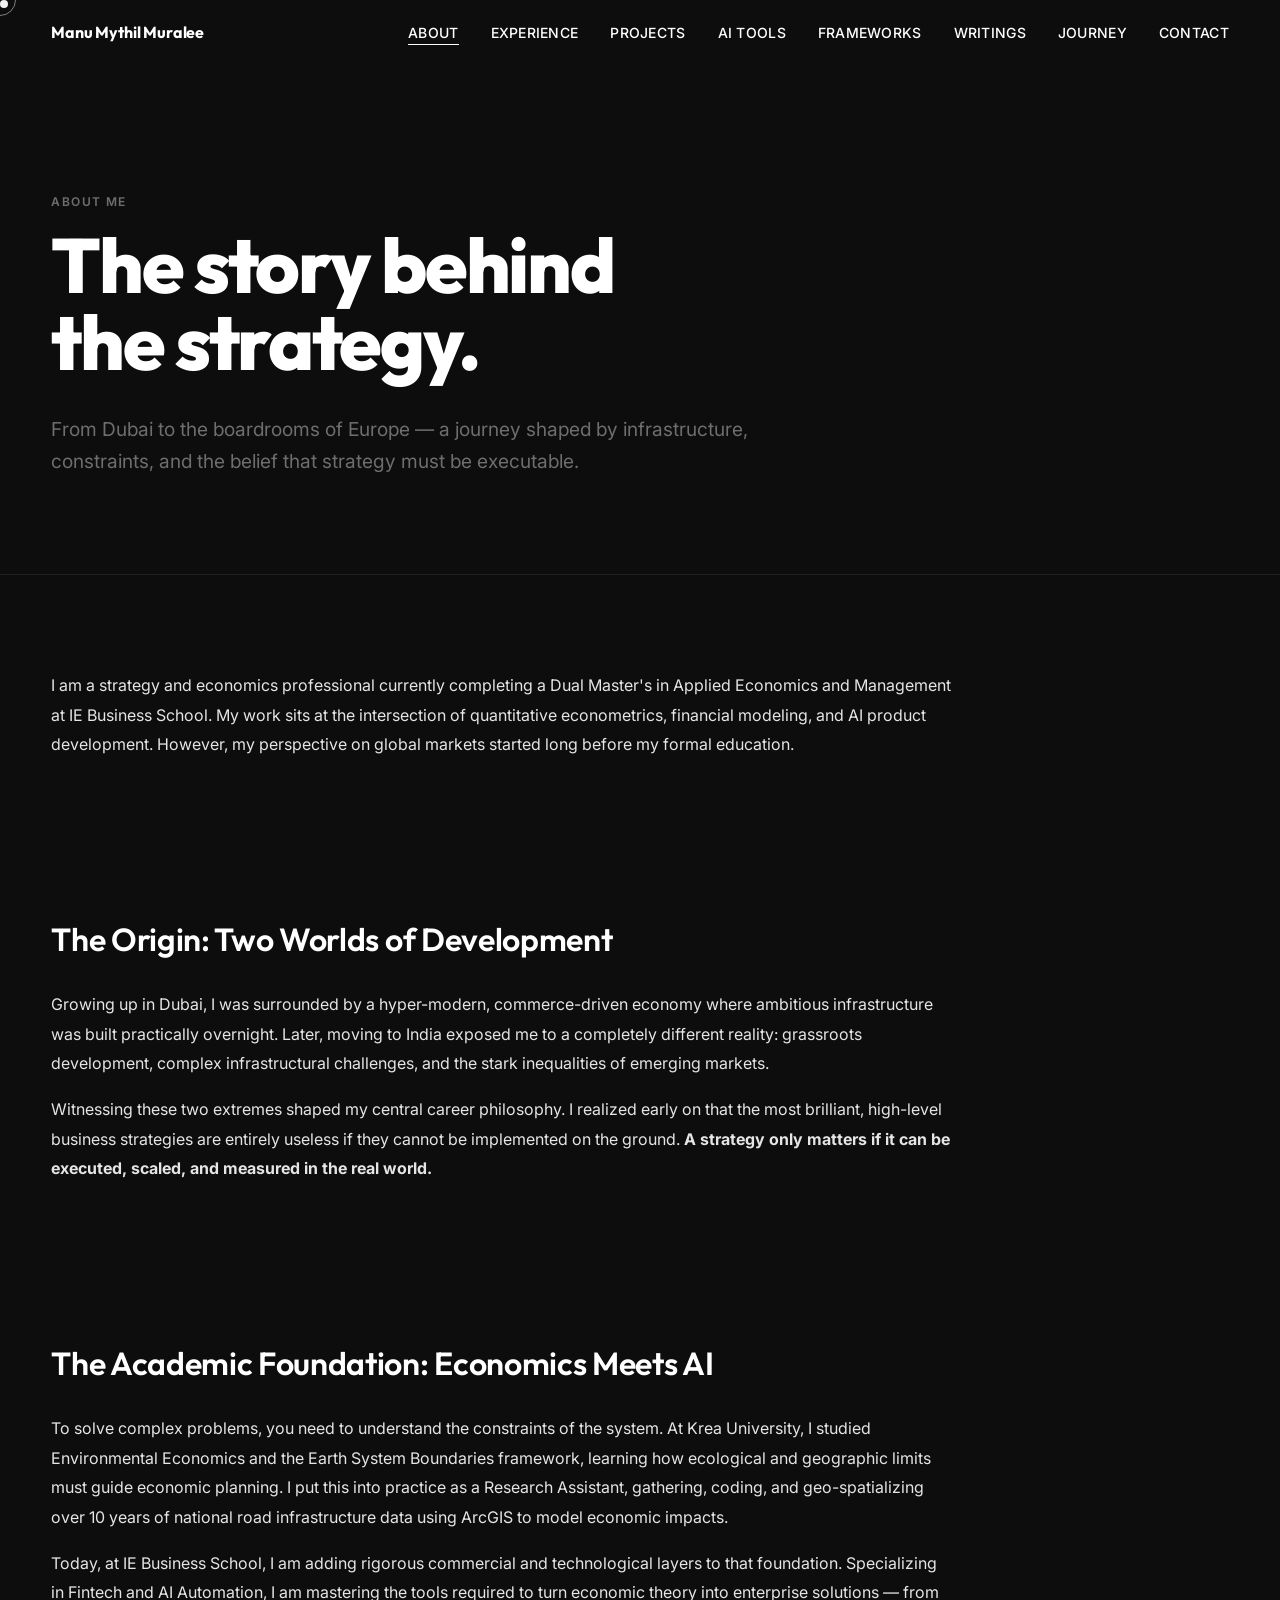
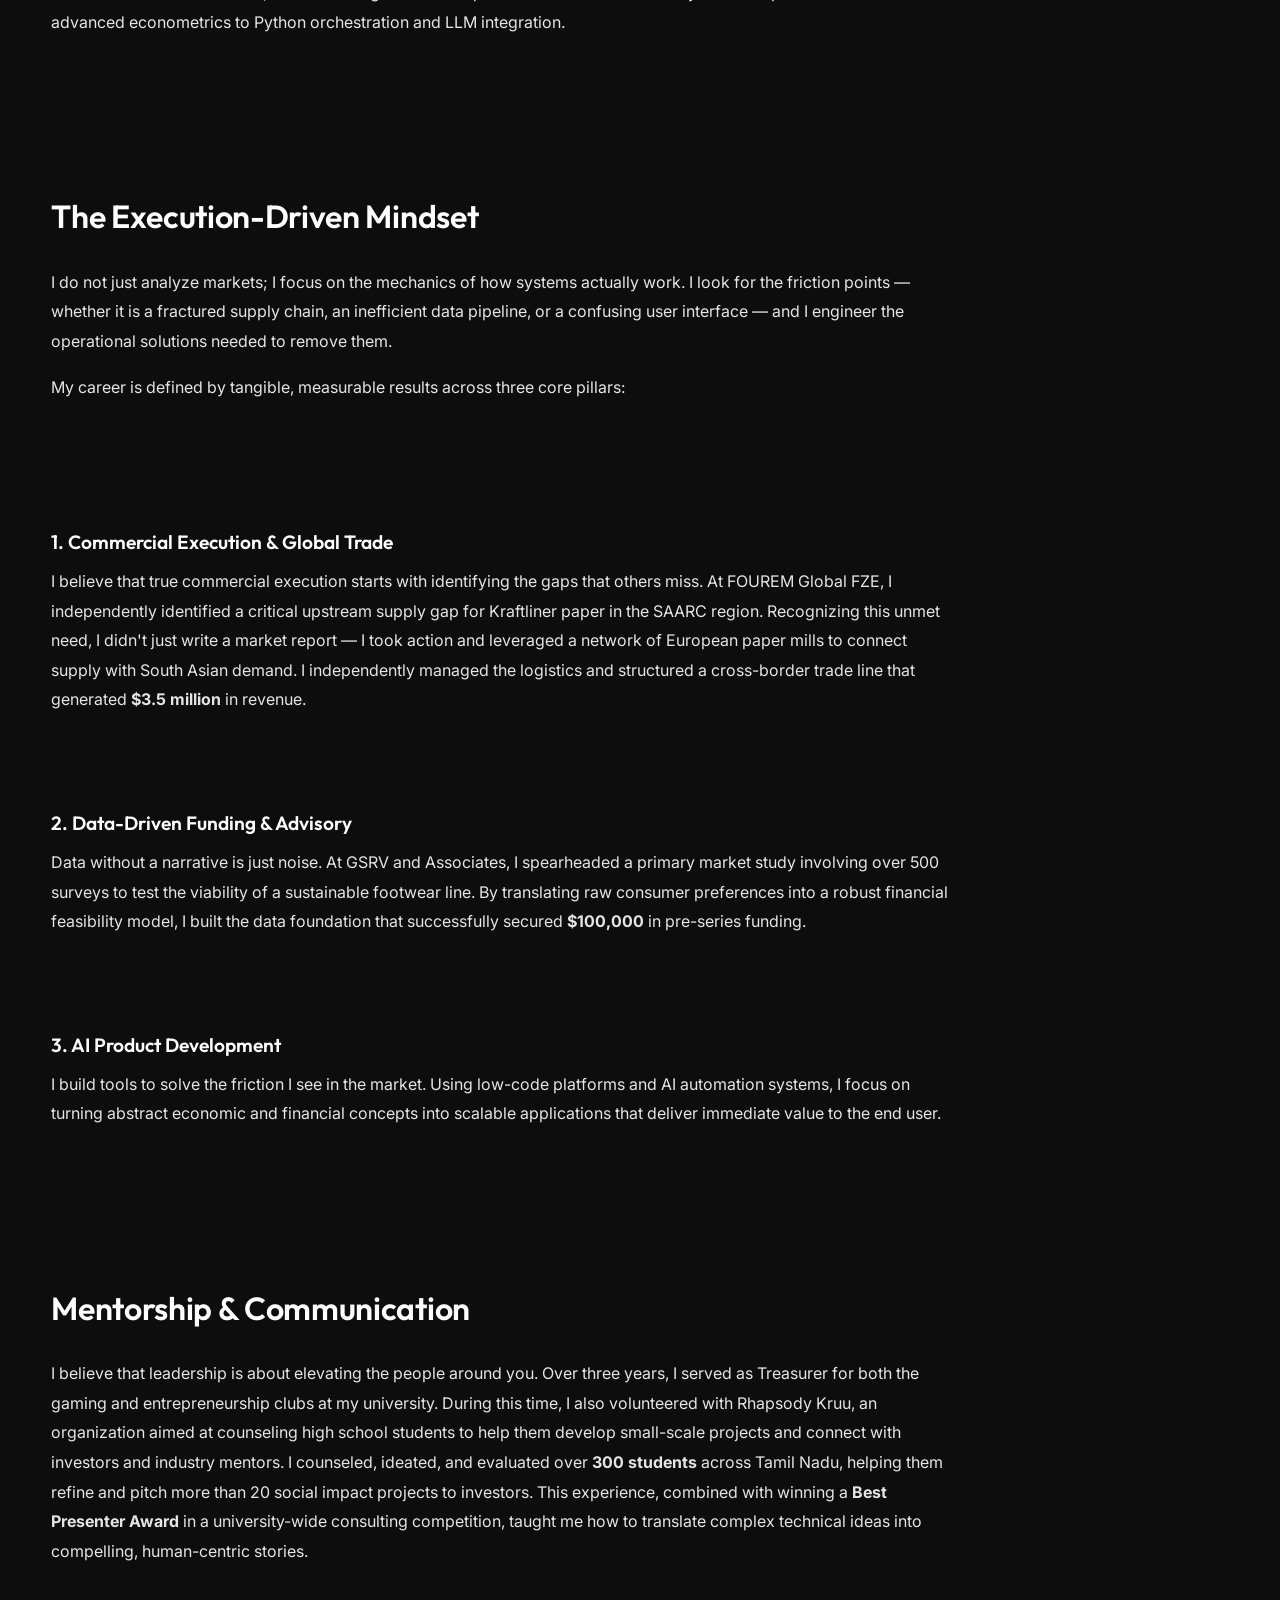
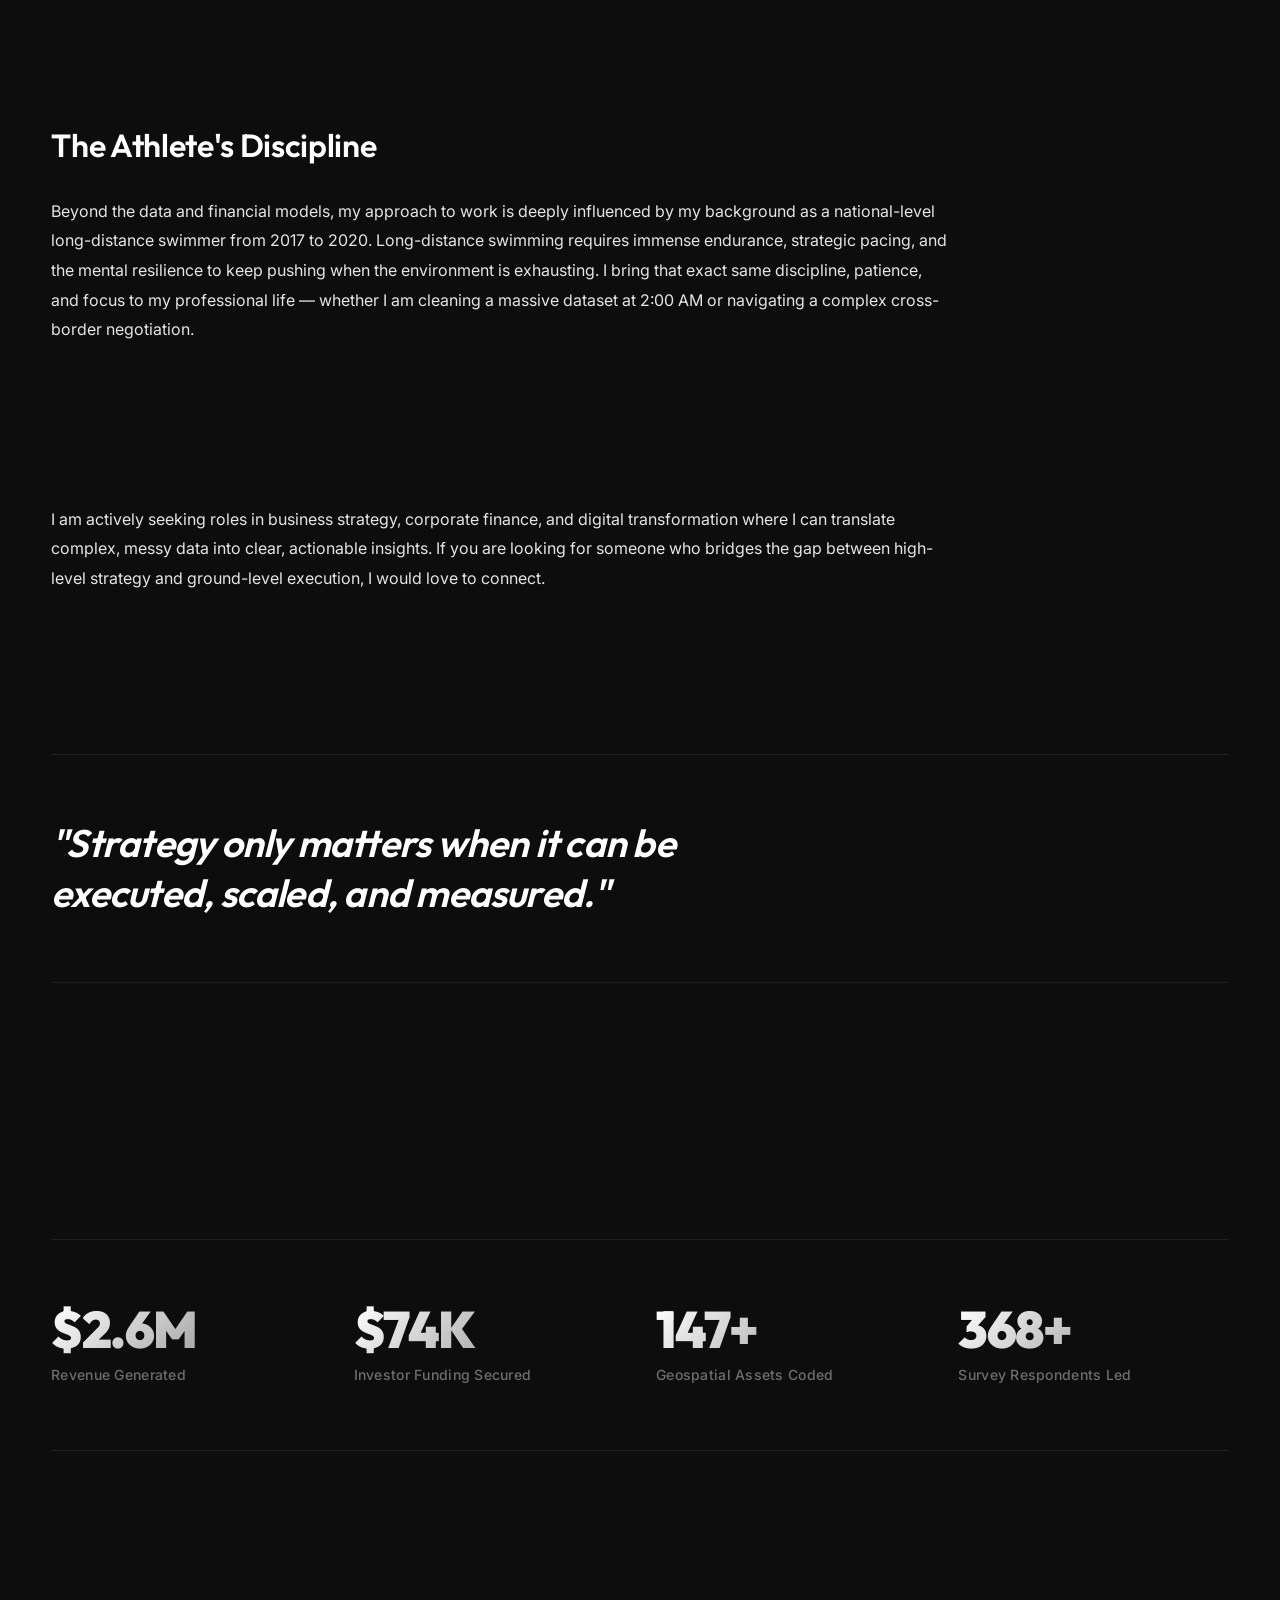
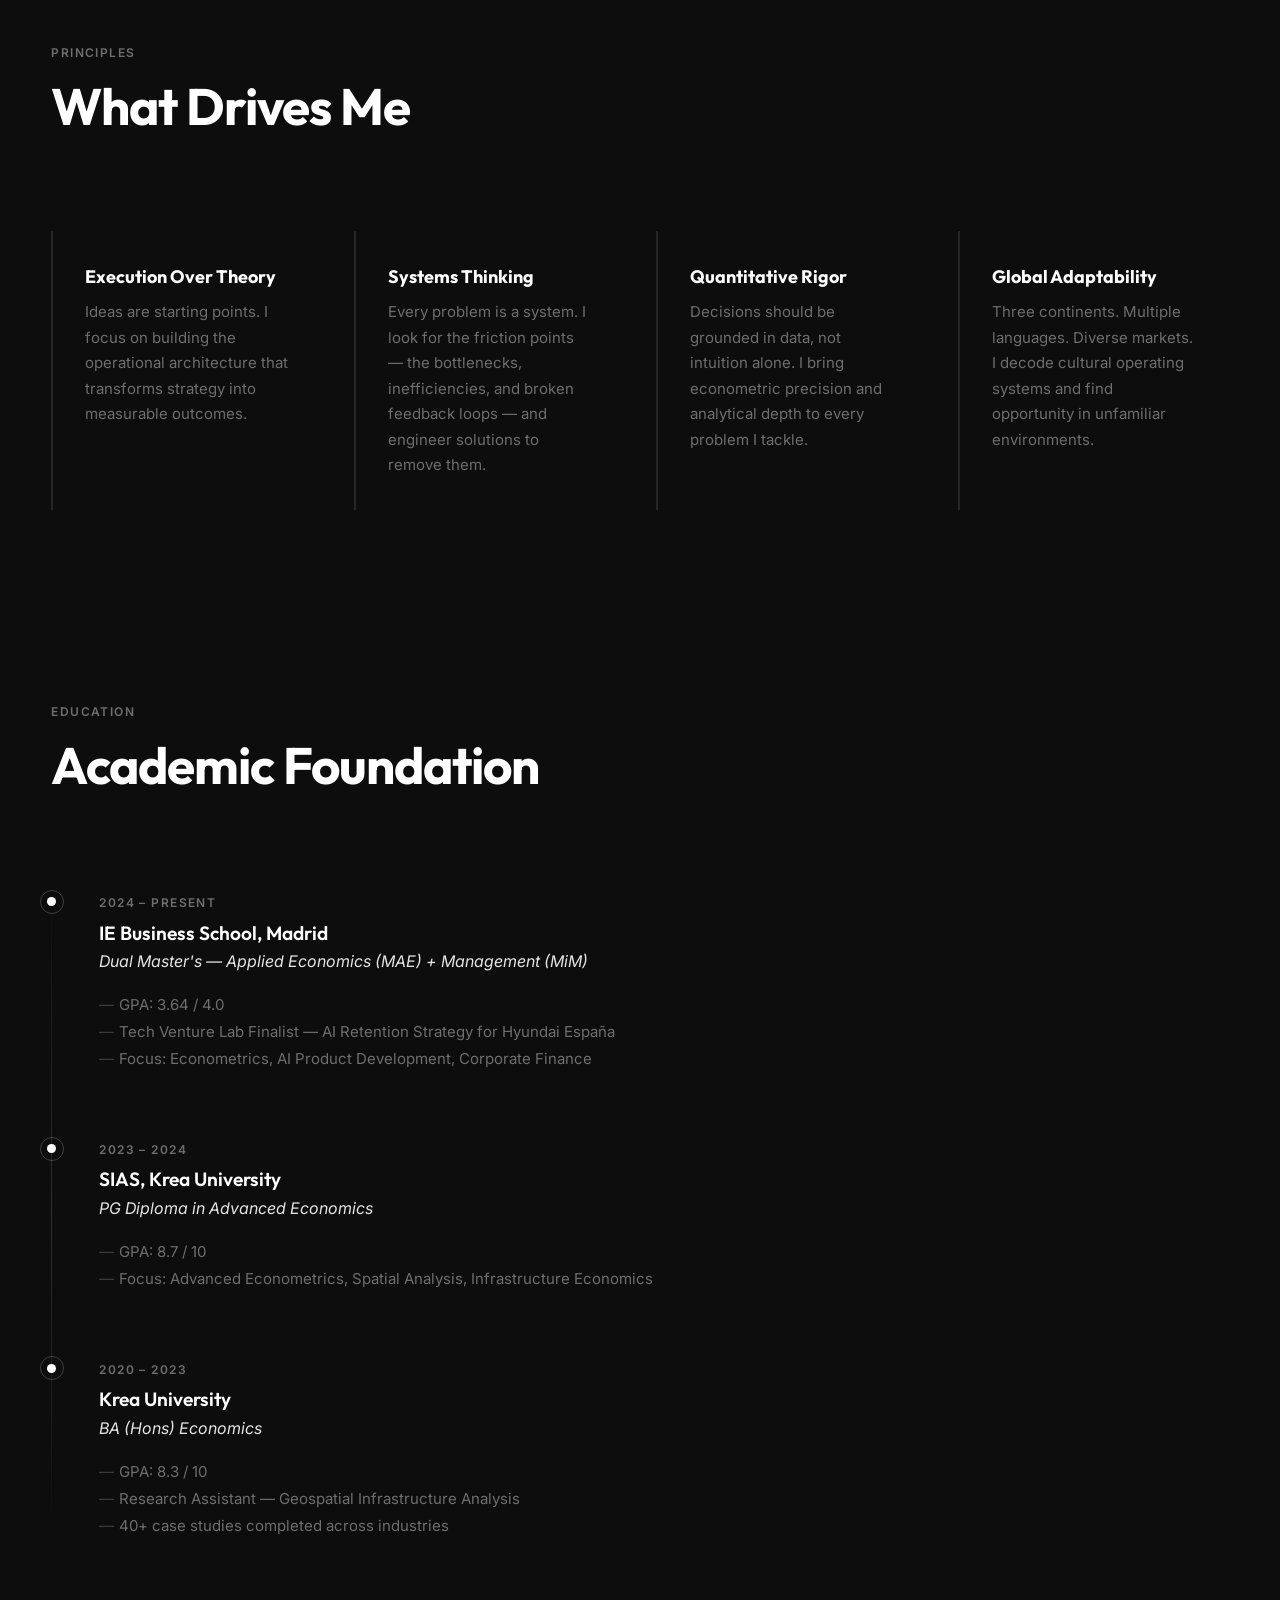
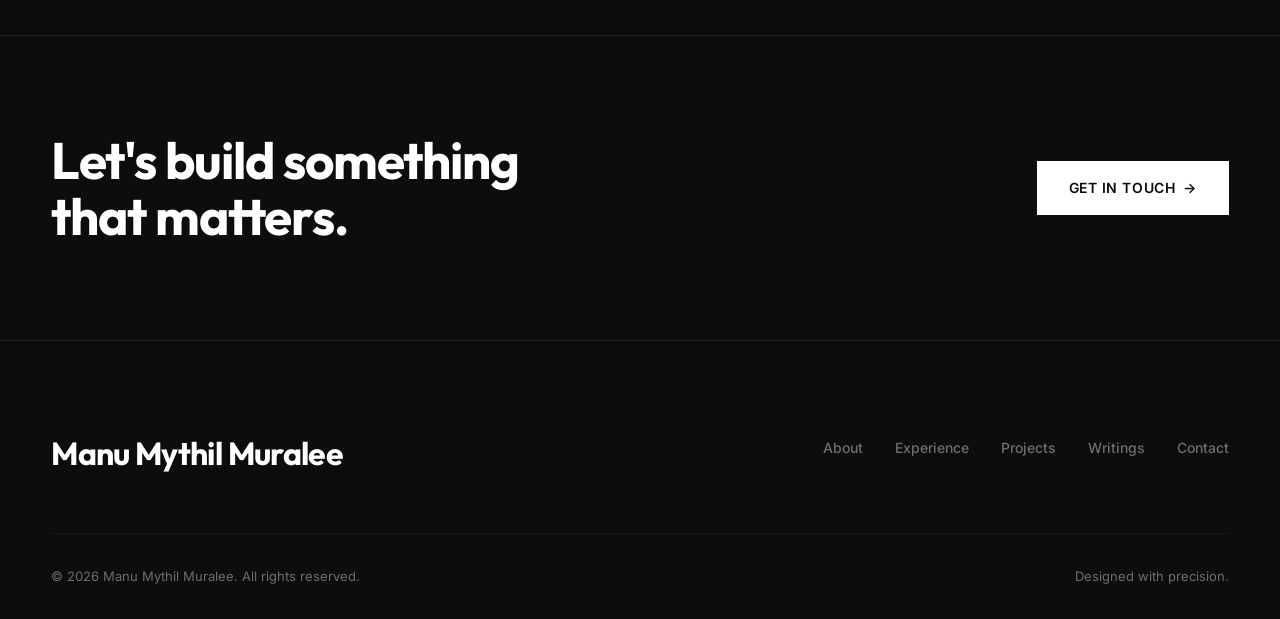
==== commit 94cac78e: "Remove migrant household references from about and journey pages" ====
--- a/about.html
+++ b/about.html
@@ -64,7 +64,7 @@
                 <p class="t-label page-hero__label reveal">About Me</p>
                 <h1 class="t-h1 page-hero__title reveal">The story behind<br>the strategy.</h1>
                 <p class="t-body-lg page-hero__text reveal" style="color: var(--mid);">
-                    From a migrant household in Dubai to the boardrooms of Europe — a journey shaped by
+                    From Dubai to the boardrooms of Europe — a journey shaped by
                     infrastructure, constraints, and the belief that strategy must be executable.
                 </p>
             </div>
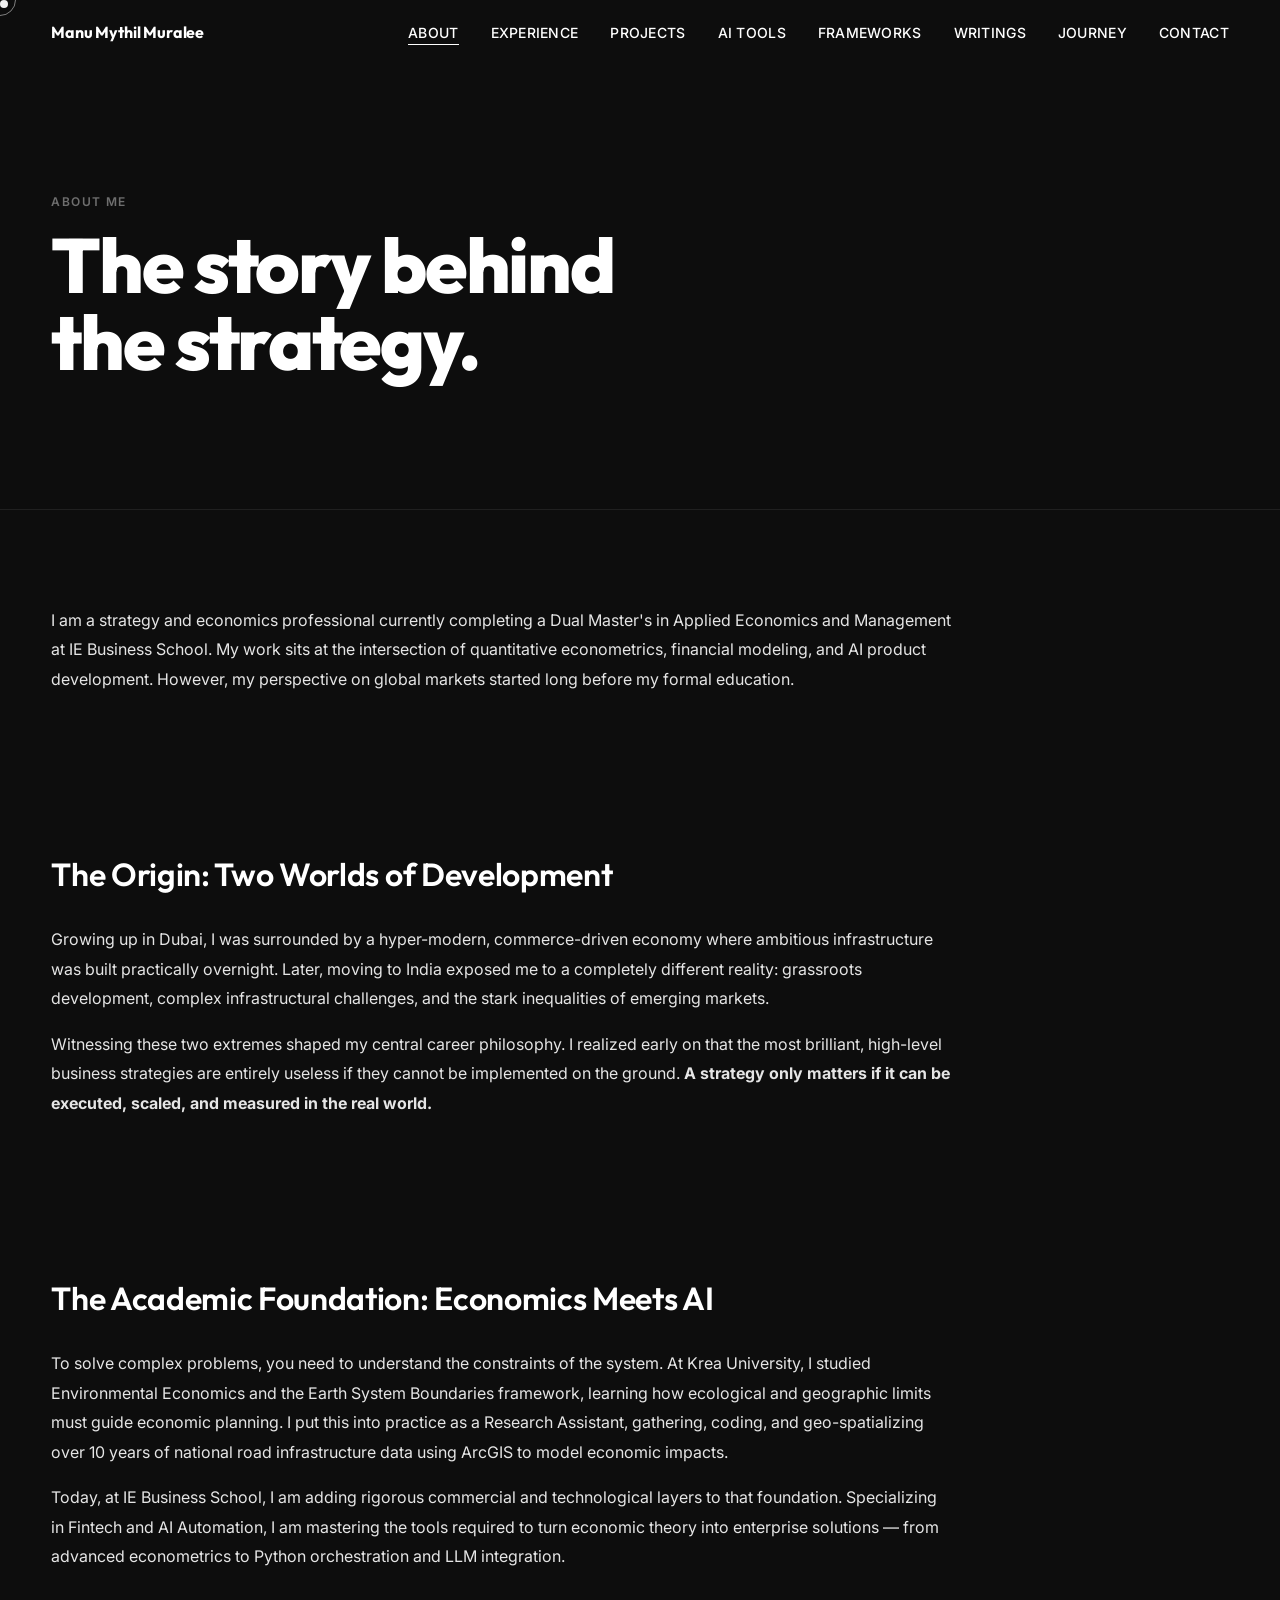
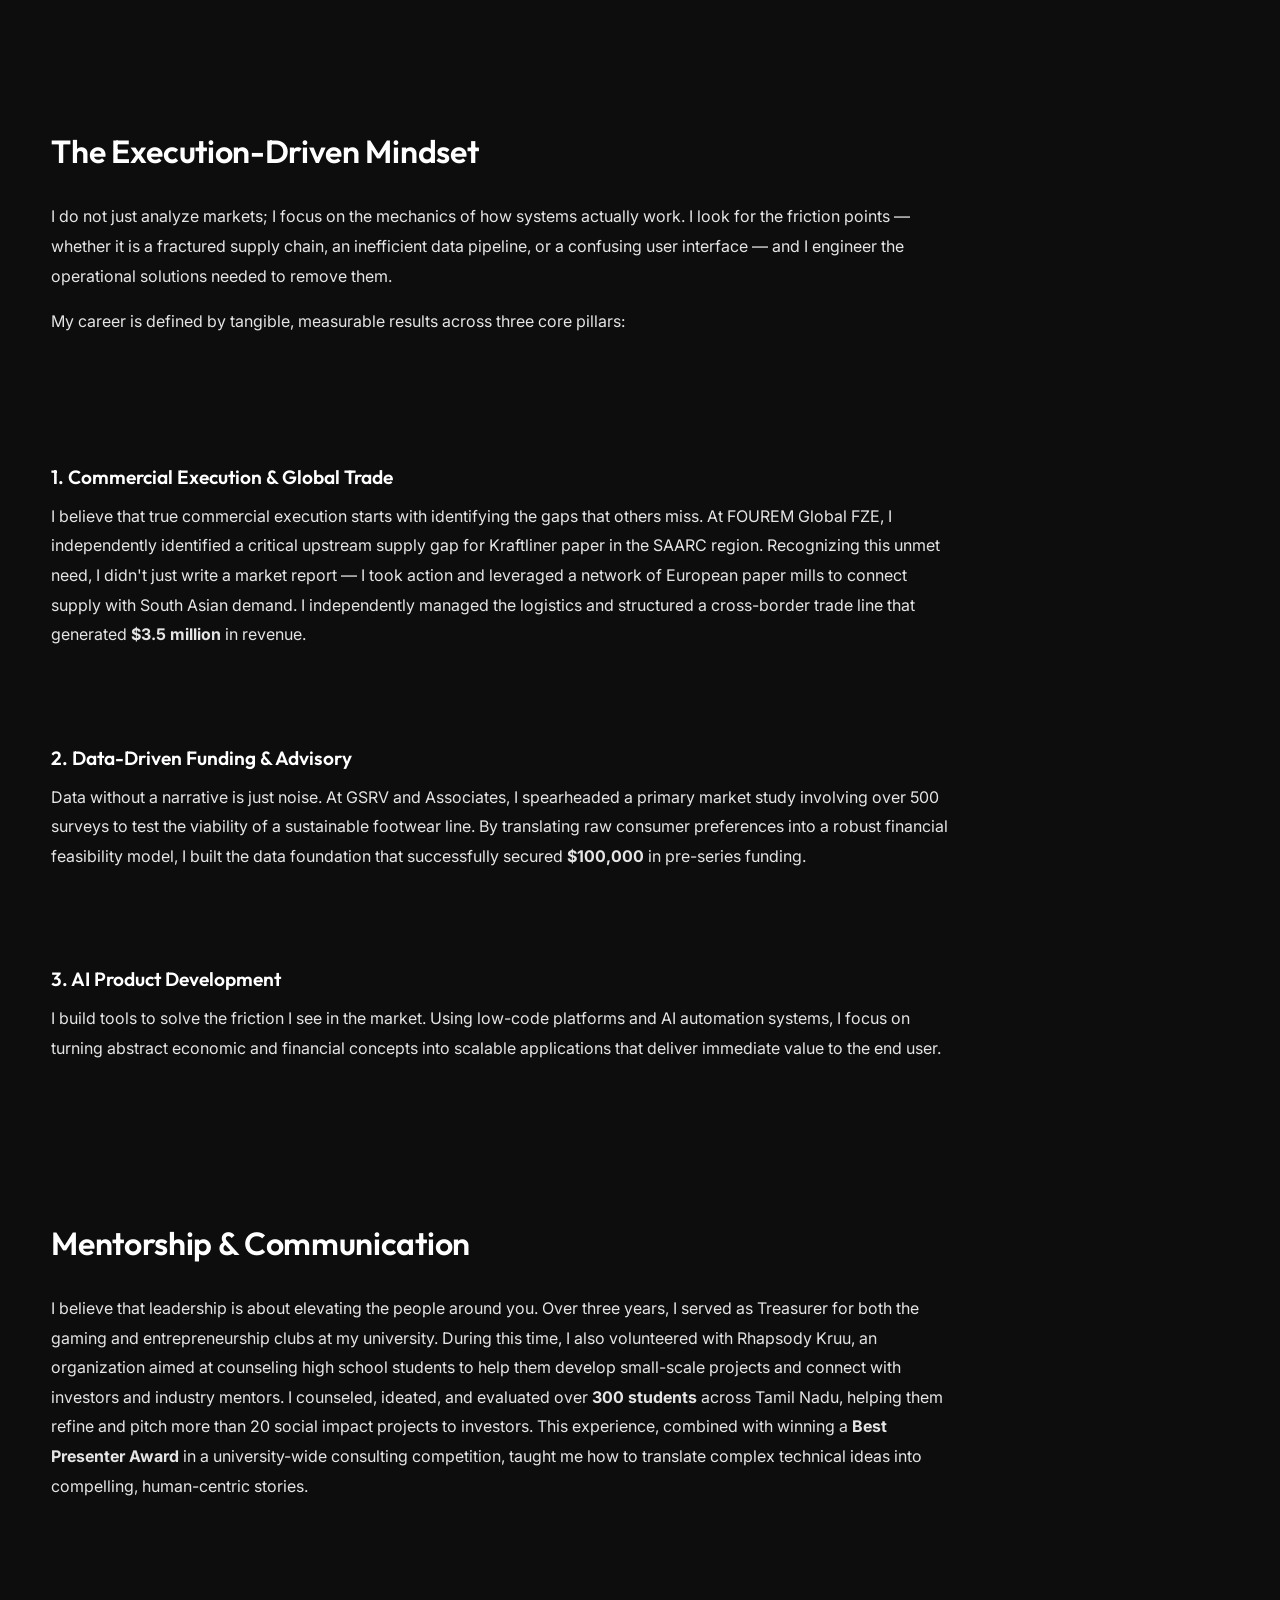
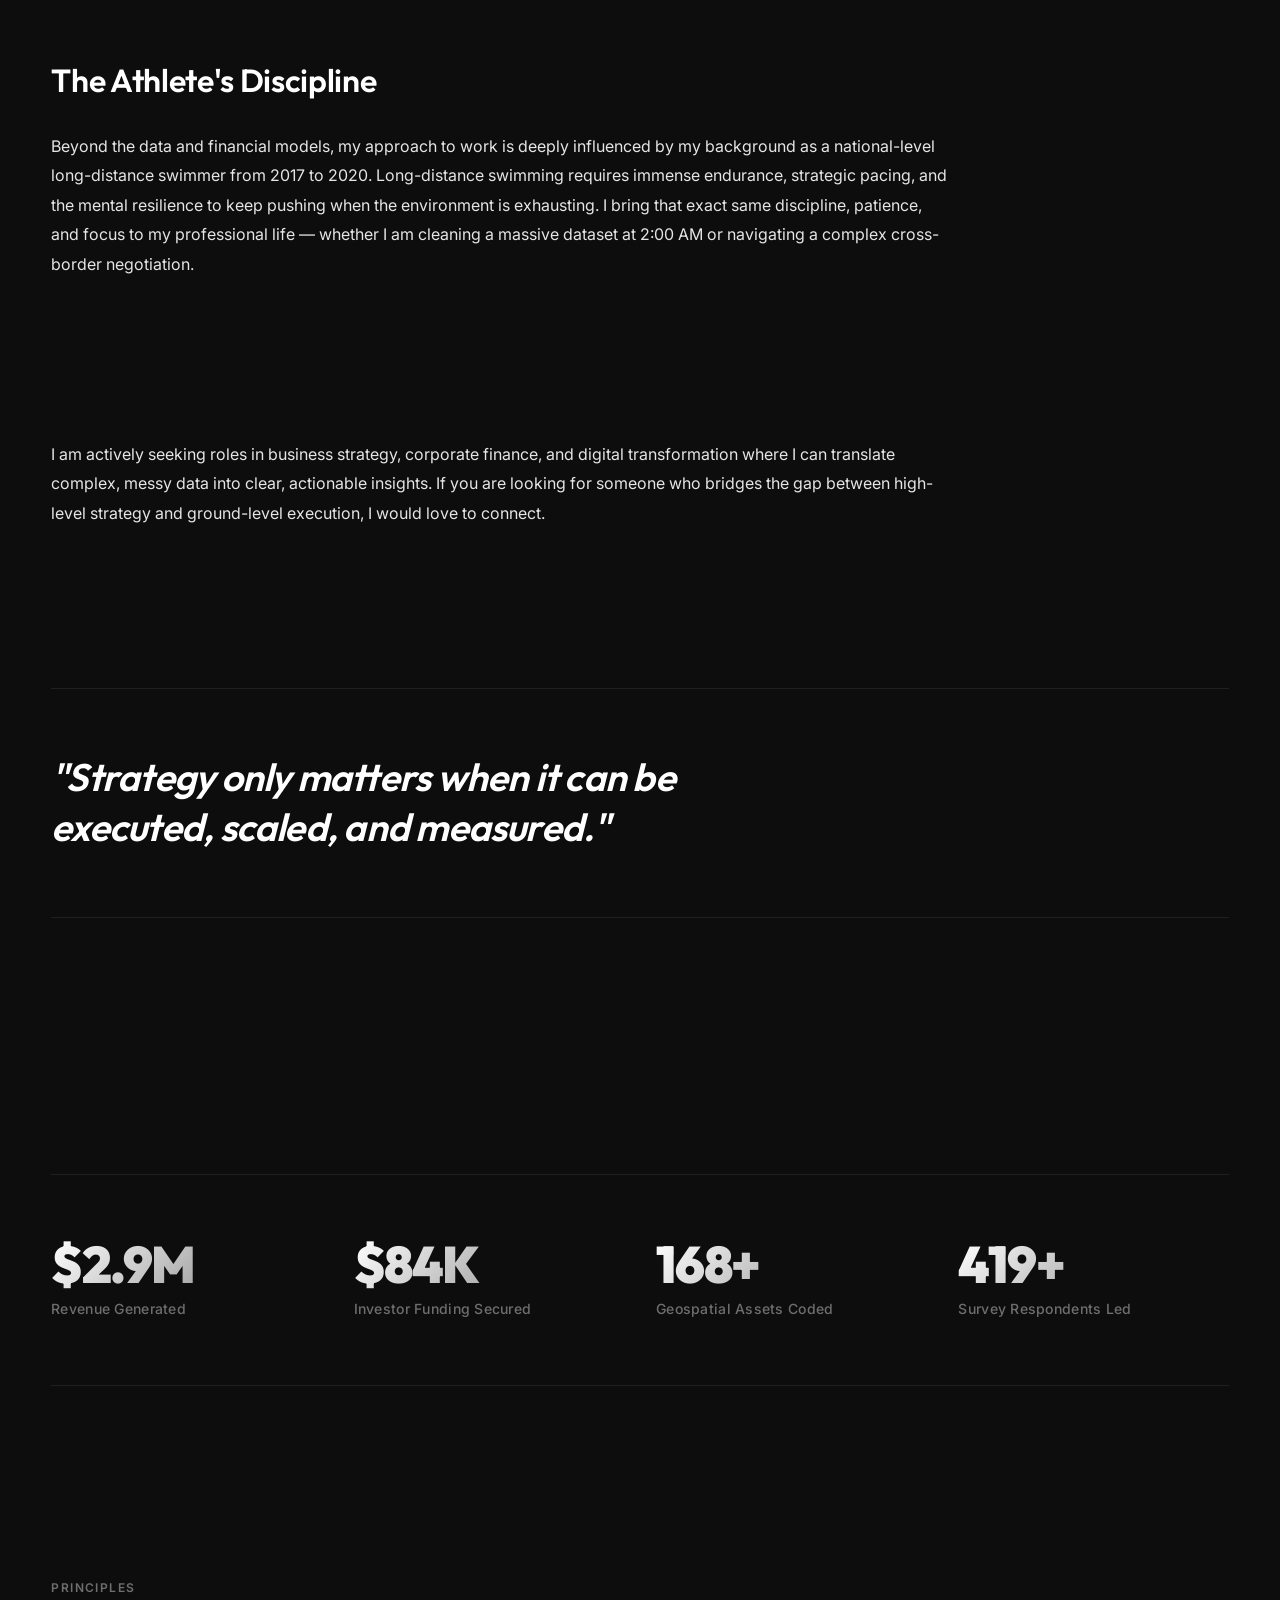
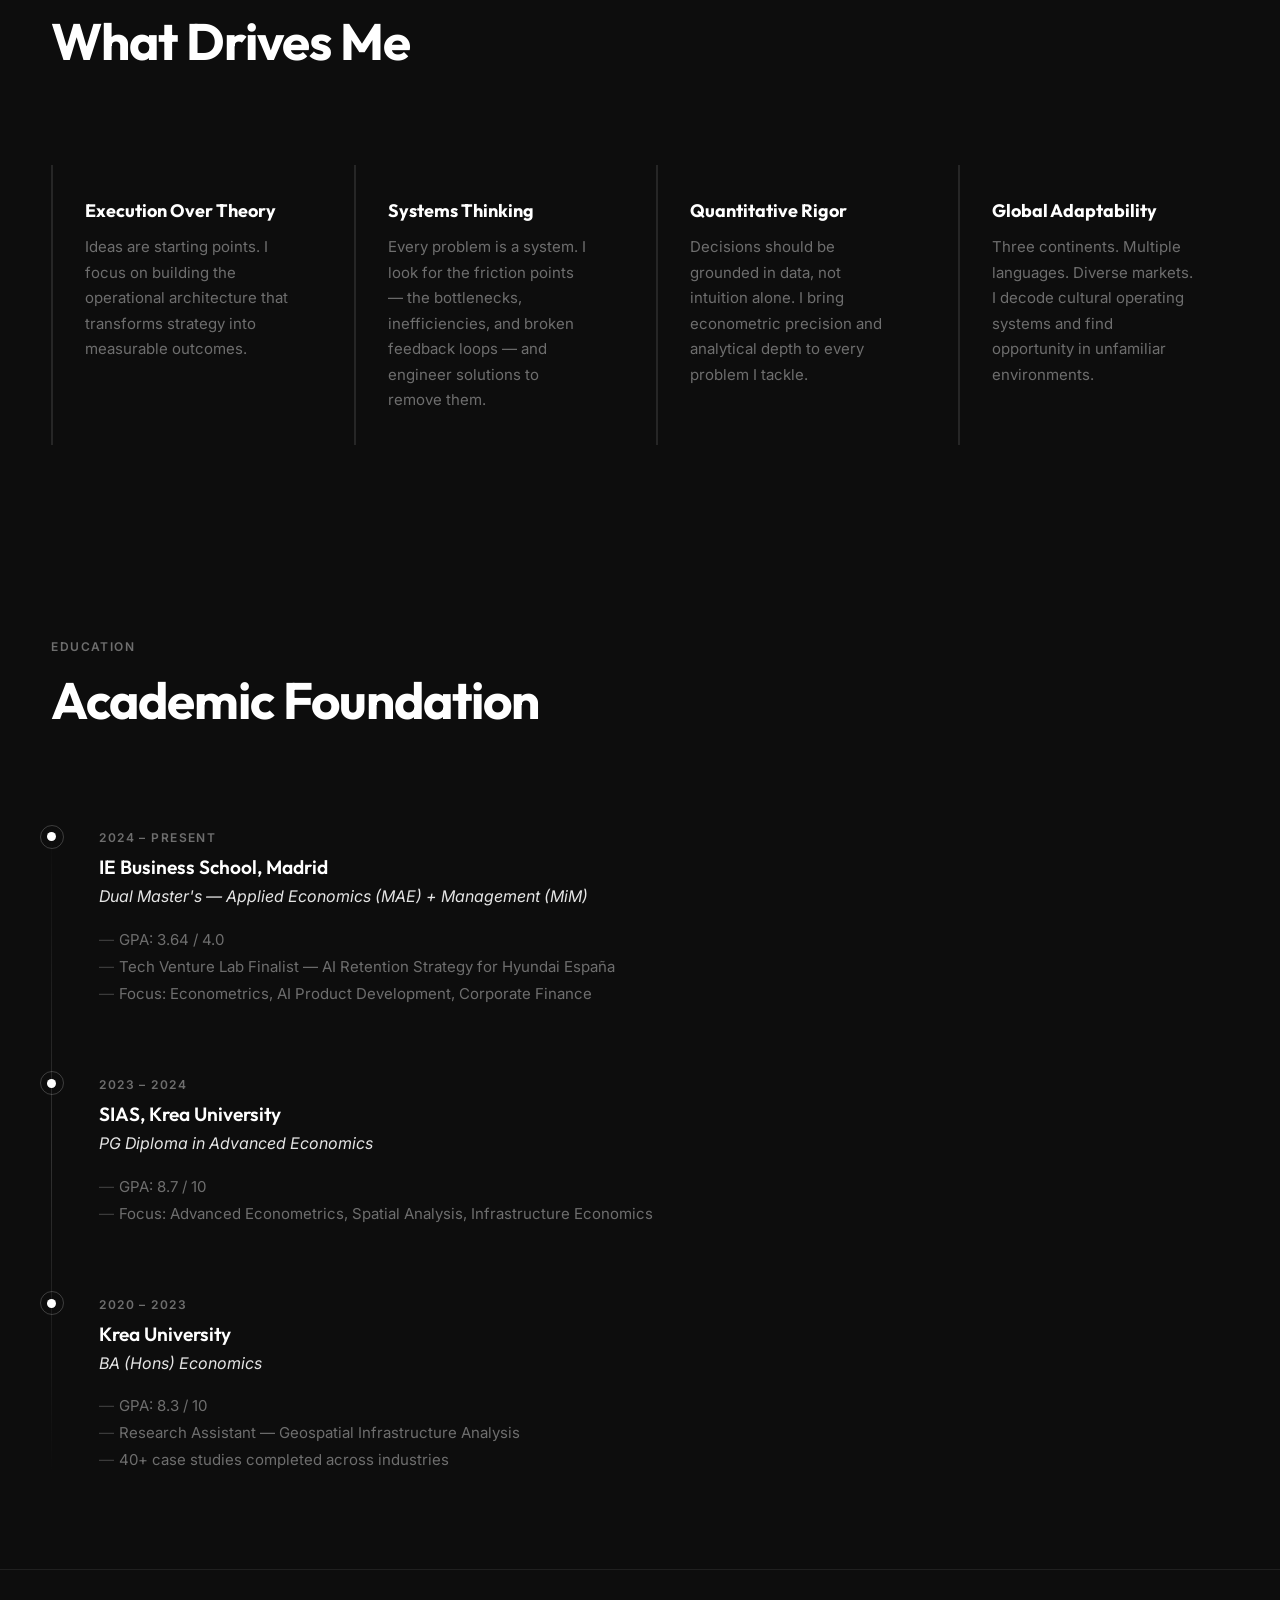
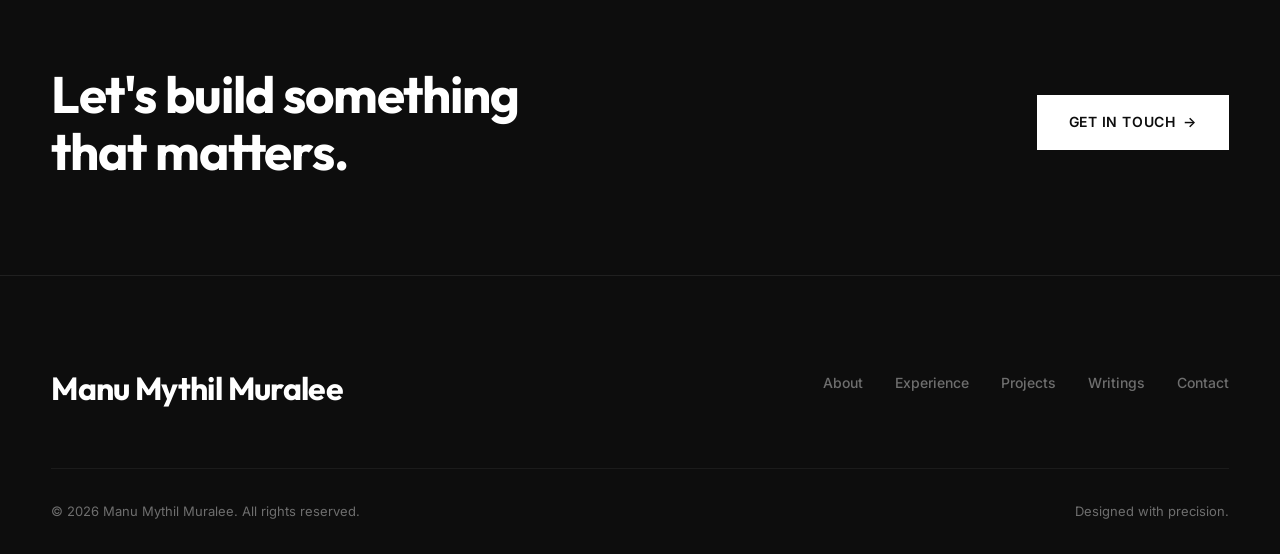
==== commit 0ff44293: "Remove hero subtitle from about page completely" ====
--- a/about.html
+++ b/about.html
@@ -63,10 +63,6 @@
             <div class="container">
                 <p class="t-label page-hero__label reveal">About Me</p>
                 <h1 class="t-h1 page-hero__title reveal">The story behind<br>the strategy.</h1>
-                <p class="t-body-lg page-hero__text reveal" style="color: var(--mid);">
-                    From Dubai to the boardrooms of Europe — a journey shaped by
-                    infrastructure, constraints, and the belief that strategy must be executable.
-                </p>
             </div>
         </section>
 
